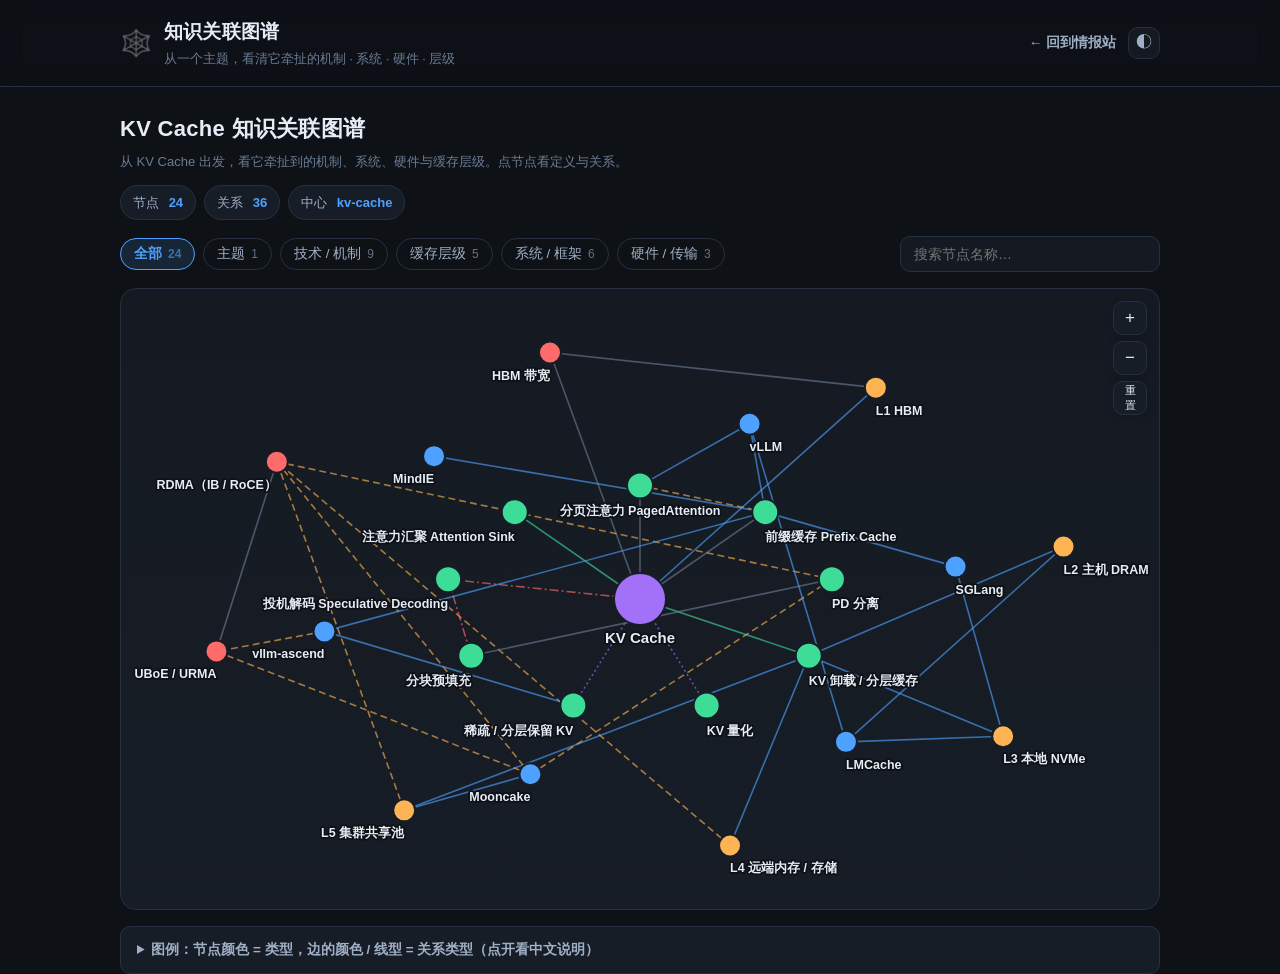
==== graph.html @ 75c0d53b "站点新增知识关联图谱 demo：以 KV Cache 为中心 24 节点 36 边，五类节点 / 六类关系，径向分层 + 类型筛选 + 搜索 + 关系面板" ====
<!DOCTYPE html>
<html lang="zh-CN">
<head>
<meta charset="UTF-8">
<meta name="viewport" content="width=device-width, initial-scale=1.0">
<title>KV Cache 知识关联图谱 · AI 情报站</title>
<meta name="description" content="从 KV Cache 出发的知识关联图谱：机制、系统、硬件与缓存层级，可点节点看定义与关系。">
<link rel="stylesheet" href="assets/style.css">
<link rel="stylesheet" href="assets/graph.css">
<link rel="icon" href="data:image/svg+xml,<svg xmlns='http://www.w3.org/2000/svg' viewBox='0 0 100 100'><text y='.9em' font-size='90'>🕸️</text></svg>">
<style>
.header-actions { display: flex; align-items: center; gap: 12px; }
.header-link { color: var(--ink-2); text-decoration: none; font-size: 13.5px; font-weight: 600; white-space: nowrap; transition: .16s; }
.header-link:hover { color: var(--accent); }
</style>
</head>
<body>
<header class="site-header">
  <div class="wrap header-inner">
    <div class="brand">
      <span class="logo">🕸️</span>
      <div>
        <h1>知识关联图谱</h1>
        <p class="tagline">从一个主题，看清它牵扯的机制 · 系统 · 硬件 · 层级</p>
      </div>
    </div>
    <div class="header-actions">
      <a class="header-link" href="index.html">← 回到情报站</a>
      <button id="theme-toggle" class="icon-btn" aria-label="切换主题" title="切换主题">◐</button>
    </div>
  </div>
</header>

<main class="wrap">
  <section class="graph-intro">
    <h2 id="gtitle">知识关联图谱</h2>
    <p class="g-sub" id="gsub">加载中…</p>
    <div class="g-stats">
      <span class="g-stat">节点 <b id="gstat-node">—</b></span>
      <span class="g-stat">关系 <b id="gstat-edge">—</b></span>
      <span class="g-stat">中心 <b>kv-cache</b></span>
    </div>
  </section>

  <section class="graph-toolbar">
    <div id="gfilters" class="filters" role="tablist" aria-label="按节点类型筛选"></div>
    <div class="search-box">
      <input id="gsearch" type="search" placeholder="搜索节点名称…" aria-label="搜索图谱节点">
    </div>
  </section>

  <div class="graph-layout" id="glayout">
    <section class="graph-stage" aria-label="知识关联图">
      <div class="g-loading" id="gloading">图谱加载中…</div>
      <svg id="gsvg" viewBox="0 0 1200 1100" role="img" aria-label="KV Cache 知识关联图，可拖拽平移、滚轮缩放、点击节点">
        <g id="vp">
          <g id="gedges"></g>
          <g id="gnodes"></g>
        </g>
      </svg>
      <div class="graph-zoom">
        <button id="zin" aria-label="放大" title="放大">+</button>
        <button id="zout" aria-label="缩小" title="缩小">−</button>
        <button id="zreset" aria-label="重置视图" title="重置视图">重置</button>
      </div>
      <div class="g-empty" id="gempty" hidden><b>没有找到匹配的节点</b></div>
    </section>

    <aside class="graph-panel" id="gpanel" aria-label="节点详情" hidden></aside>
  </div>

  <details class="graph-legend" id="glegend">
    <summary>图例：节点颜色 = 类型，边的颜色 / 线型 = 关系类型（点开看中文说明）</summary>
    <div class="leg-body" id="glegendbody"></div>
  </details>
</main>

<script src="assets/graph.js"></script>
</body>
</html>
---- assets/style.css ----
/* AI 情报站 —— 纯静态样式，无 CDN、无构建；暗/亮双主题 */
:root {
  /* 8px 栅格 */
  --sp: 8px;
  --radius: 16px;
  --radius-sm: 10px;

  --bg: #0e1116;
  --bg-soft: #151a22;
  --card: #171d26;
  --card-hover: #1d2531;
  --line: #263041;
  --ink: #e6edf6;
  --ink-2: #9fb0c6;
  --ink-3: #6b7d94;
  --accent: #4ea1ff;
  --accent-soft: rgba(78, 161, 255, .14);
  --green: #3ddc97;
  --amber: #ffb454;
  --red: #ff6b6b;

  --red-soft: rgba(255, 107, 107, .14);
  --green-soft: rgba(61, 220, 151, .14);
  --blue-soft: rgba(78, 161, 255, .14);
  --amber-soft: rgba(255, 180, 84, .14);
  --violet: #a371f7;
  --violet-soft: rgba(163, 113, 247, .16);

  --shadow: 0 6px 24px rgba(0, 0, 0, .28);
  --shadow-soft: 0 2px 10px rgba(0, 0, 0, .18);
}

[data-theme="light"] {
  --bg: #f6f8fb;
  --bg-soft: #eef2f7;
  --card: #ffffff;
  --card-hover: #f9fbfe;
  --line: #dfe6ef;
  --ink: #10151c;
  --ink-2: #4c5c70;
  --ink-3: #7d8ea3;
  --accent: #1f6feb;
  --accent-soft: rgba(31, 111, 235, .1);
  --violet: #7c4dff;
  --violet-soft: rgba(124, 77, 255, .12);
  --shadow: 0 4px 18px rgba(15, 35, 65, .08);
  --shadow-soft: 0 2px 10px rgba(15, 35, 65, .06);
}

* { box-sizing: border-box; }
[hidden] { display: none !important; }
html { scroll-behavior: smooth; }

body {
  margin: 0;
  background: var(--bg);
  color: var(--ink);
  font: 15px/1.65 -apple-system, BlinkMacSystemFont, "Segoe UI", "PingFang SC",
        "Hiragino Sans GB", "Microsoft YaHei", sans-serif;
  -webkit-font-smoothing: antialiased;
}

.wrap { max-width: 1080px; margin: 0 auto; padding: 0 20px; }

/* ---------- 顶栏 ---------- */
.site-header {
  position: sticky;
  top: 0;
  z-index: 10;
  backdrop-filter: blur(12px);
  background: color-mix(in srgb, var(--bg) 82%, transparent);
  border-bottom: 1px solid var(--line);
}
.header-inner {
  display: flex;
  align-items: center;
  justify-content: space-between;
  padding-top: calc(var(--sp) * 2);
  padding-bottom: calc(var(--sp) * 2);
}
.brand { display: flex; align-items: center; gap: 12px; }
.logo { font-size: 26px; line-height: 1; }
.brand h1 { margin: 0; font-size: 19px; letter-spacing: .2px; }
.tagline { margin: 2px 0 0; font-size: 12.5px; color: var(--ink-3); }

/* ---------- 今日概览 ---------- */
.overview {
  margin-top: calc(var(--sp) * 3);
  padding: calc(var(--sp) * 3);
  border: 1px solid var(--line);
  border-radius: var(--radius);
  background:
    radial-gradient(900px 220px at 0% -30%, var(--accent-soft), transparent 70%),
    linear-gradient(180deg, var(--bg-soft), var(--card));
  box-shadow: var(--shadow);
  animation: rise .42s ease both;
}
.ov-eyebrow {
  font-size: 12px;
  letter-spacing: 1.4px;
  text-transform: uppercase;
  color: var(--ink-3);
  margin: 0 0 calc(var(--sp) * 1);
}
.ov-top {
  display: flex;
  flex-wrap: wrap;
  align-items: flex-end;
  justify-content: space-between;
  gap: var(--sp);
}
.ov-date { font-size: 22px; font-weight: 700; letter-spacing: .3px; margin: 0; }
.ov-total { display: flex; align-items: baseline; gap: 8px; }
.ov-total b { font-size: 34px; line-height: 1; color: var(--accent); font-variant-numeric: tabular-nums; }
.ov-total span { font-size: 13px; color: var(--ink-3); }

.ov-stats {
  display: flex;
  flex-wrap: wrap;
  gap: var(--sp);
  margin-top: calc(var(--sp) * 2);
}
.ov-stat {
  display: inline-flex;
  align-items: center;
  gap: var(--sp);
  padding: calc(var(--sp) * .75) calc(var(--sp) * 1.5);
  border: 1px solid var(--line);
  border-radius: 999px;
  background: var(--card);
  font-size: 13px;
}
.ov-stat .dot { width: 8px; height: 8px; border-radius: 50%; flex: none; }
.ov-stat b { font-variant-numeric: tabular-nums; }
.ov-stat em { font-style: normal; color: var(--ink-3); }
.ov-stat[data-src="昇腾"] .dot { background: var(--red); }
.ov-stat[data-src="英伟达"] .dot { background: var(--green); }
.ov-stat[data-src="快讯"] .dot,
.ov-stat[data-src="其他"] .dot { background: var(--accent); }
.ov-stat[data-src="创新"] .dot { background: var(--amber); }

.ov-picks {
  margin-top: calc(var(--sp) * 2.5);
  padding-top: calc(var(--sp) * 2);
  border-top: 1px dashed var(--line);
}
.ov-picks h3 { margin: 0 0 var(--sp); font-size: 13px; color: var(--ink-3); font-weight: 600; }
.ov-pick {
  display: flex;
  flex-wrap: wrap;
  align-items: center;
  gap: var(--sp);
  padding: calc(var(--sp) * .75) 0;
  font-size: 14px;
}
.ov-pick .rank { color: var(--amber); font-weight: 700; }
.ov-pick a { color: var(--ink); text-decoration: none; overflow-wrap: anywhere; }
.ov-pick a:hover { color: var(--accent); }

/* ---------- 工具条 / 日期 / 筛选 ---------- */
.toolbar {
  display: flex;
  flex-wrap: wrap;
  gap: 12px;
  align-items: center;
  justify-content: space-between;
  padding: calc(var(--sp) * 3) 0 calc(var(--sp) * 1.5);
}
.filters { display: flex; flex-wrap: wrap; gap: var(--sp); }
.chip {
  border: 1px solid var(--line);
  background: transparent;
  color: var(--ink-2);
  padding: 6px 13px;
  border-radius: 999px;
  font-size: 13.5px;
  cursor: pointer;
  transition: .16s;
}
.chip:hover { border-color: var(--accent); color: var(--ink); }
.chip.active {
  background: var(--accent-soft);
  border-color: var(--accent);
  color: var(--accent);
  font-weight: 600;
}
.chip .count { opacity: .6; margin-left: 6px; font-size: 12px; }

.search-box input {
  width: 260px;
  max-width: 60vw;
  padding: 9px 13px;
  border-radius: var(--radius-sm);
  border: 1px solid var(--line);
  background: var(--bg-soft);
  color: var(--ink);
  font-size: 14px;
  outline: none;
  transition: .16s;
}
.search-box input:focus { border-color: var(--accent); box-shadow: 0 0 0 3px var(--accent-soft); }

.meta-bar {
  display: flex;
  flex-wrap: wrap;
  gap: 12px;
  align-items: center;
  justify-content: space-between;
  padding: calc(var(--sp) * .75) 0 calc(var(--sp) * 2);
  border-bottom: 1px dashed var(--line);
  margin-bottom: calc(var(--sp) * 2.5);
}
.date-nav { display: flex; align-items: center; gap: 8px; }
.date-label { font-size: 17px; font-weight: 650; letter-spacing: .3px; }
.icon-btn {
  width: 32px; height: 32px;
  border-radius: var(--radius-sm);
  border: 1px solid var(--line);
  background: var(--bg-soft);
  color: var(--ink-2);
  font-size: 16px;
  cursor: pointer;
  display: grid; place-items: center;
  transition: .16s;
}
.icon-btn:hover:not(:disabled) { color: var(--ink); border-color: var(--accent); }
.icon-btn:disabled { opacity: .3; cursor: default; }
.summary { font-size: 13px; color: var(--ink-3); }

/* ---------- 今日 TOP 10 ---------- */
.topbox {
  margin-bottom: calc(var(--sp) * 3);
  padding: calc(var(--sp) * 2.5) calc(var(--sp) * 3);
  border: 1px solid var(--line);
  border-radius: var(--radius);
  background: linear-gradient(180deg, var(--bg-soft), var(--card));
  box-shadow: var(--shadow-soft);
  animation: rise .38s ease both;
}
.top-eyebrow { margin: 0 0 calc(var(--sp) * 1.5); font-size: 12px; letter-spacing: 1.2px; color: var(--ink-3); }
.top-list { list-style: none; margin: 0; padding: 0; display: grid; grid-template-columns: minmax(0, 1fr); gap: 2px; }
.top-item a {
  display: flex;
  align-items: center;
  gap: var(--sp);
  padding: 6px 4px;
  border-radius: var(--radius-sm);
  color: var(--ink);
  text-decoration: none;
  font-size: 13.5px;
  min-width: 0;
}
.top-item a:hover { background: var(--accent-soft); }
.top-rank {
  flex: none; width: 22px; height: 22px; border-radius: 6px;
  display: grid; place-items: center;
  font-size: 12px; font-weight: 700; font-variant-numeric: tabular-nums;
  color: var(--accent); border: 1px solid var(--accent);
}
.top-item:nth-child(-n+3) .top-rank { background: var(--accent); color: var(--bg); }
.top-title { flex: 1 1 auto; min-width: 0; overflow-wrap: anywhere; }
.top-score {
  flex: none; font-variant-numeric: tabular-nums; font-weight: 700;
  color: var(--amber); font-size: 13px;
}

/* ---------- 分组 + 卡片 ---------- */
.list { padding-bottom: calc(var(--sp) * 5); }
.group { margin-bottom: calc(var(--sp) * 3.5); animation: rise .4s ease both; }
.group-head {
  display: flex;
  align-items: center;
  gap: var(--sp);
  margin-bottom: calc(var(--sp) * 1.5);
}
.group-head .badge { font-size: 13px; padding: 4px 12px; }
.group-count { font-size: 12.5px; color: var(--ink-3); }
.group-line { flex: 1; height: 1px; background: var(--line); }
/* 显式单列轨道：默认 grid 隐式列是 auto(=max-content)，长标题会把整列撑到 900px
   造成窄屏横向溢出；minmax(0,1fr) 把轨道锁在容器宽度内 */
.group-cards { display: grid; grid-template-columns: minmax(0, 1fr); gap: calc(var(--sp) * 2); }

.card {
  background: var(--card);
  border: 1px solid var(--line);
  border-radius: var(--radius);
  padding: calc(var(--sp) * 2.5) calc(var(--sp) * 3);
  transition: transform .18s, background .18s, border-color .18s, box-shadow .18s;
  animation: rise .38s ease both;
  animation-delay: calc(var(--i, 0) * 16ms);
  overflow-wrap: anywhere;
  min-width: 0;
}
.card:hover {
  background: var(--card-hover);
  border-color: color-mix(in srgb, var(--accent) 40%, var(--line));
  box-shadow: var(--shadow-soft);
  transform: translateY(-2px);
}

.card-top {
  display: flex;
  flex-wrap: wrap;
  gap: var(--sp);
  align-items: center;
  margin-bottom: var(--sp);
  font-size: 12.5px;
  color: var(--ink-3);
}
.badge {
  padding: 2px 9px;
  border-radius: 6px;
  font-weight: 600;
  font-size: 12px;
  letter-spacing: .2px;
}
.badge.昇腾 { background: var(--red-soft); color: #ff8f8f; }
.badge.英伟达 { background: var(--green-soft); color: var(--green); }
.badge.快讯 { background: var(--blue-soft); color: var(--accent); }
.badge.创新 { background: var(--amber-soft); color: var(--amber); }
.badge.其他 { background: var(--accent-soft); color: var(--accent); }
.badge.星榜 { background: var(--violet-soft); color: var(--violet); }

.card h2 { margin: 0 0 calc(var(--sp) * 1.25); font-size: 17.5px; line-height: 1.45; }
.card h2 a { color: var(--ink); text-decoration: none; }
.card h2 a:hover { color: var(--accent); }

/* 组内 TOP3 名次徽章：accent 描边，#1 实心 */
.rankbadge {
  display: inline-block; vertical-align: middle; margin-right: 8px;
  padding: 1px 8px; border-radius: 6px;
  font-size: 12px; font-weight: 700; font-variant-numeric: tabular-nums;
  color: var(--accent); border: 1px solid var(--accent);
}
.rankbadge.rank-1 { background: var(--accent); color: var(--bg); }

/* 创新判断带：左侧 3px accent 竖线，13px / --ink-2，默认折叠成一行 */
.innov-band {
  margin-top: calc(var(--sp) * 1.5);
  padding: calc(var(--sp) * .75) calc(var(--sp) * 1.5);
  border-left: 3px solid var(--accent);
  background: var(--accent-soft);
  border-radius: 0 var(--radius-sm) var(--radius-sm) 0;
  font-size: 13px;
  color: var(--ink-2);
  min-width: 0;
}
.innov-band > summary {
  list-style: none; cursor: pointer;
  display: flex; flex-wrap: wrap; align-items: center; gap: 8px;
  color: var(--ink-2);
  user-select: none;
  min-width: 0;
}
.innov-band > summary::-webkit-details-marker { display: none; }
.innov-band > summary::before { content: "▸"; color: var(--accent); transition: transform .16s; display: inline-block; flex: none; }
.innov-band[open] > summary::before { transform: rotate(90deg); }
.innov-peek { flex: 1 1 160px; min-width: 0; overflow: hidden; text-overflow: ellipsis; white-space: nowrap; }
.innov-body { margin-top: var(--sp); overflow-wrap: anywhere; }

/* 3 条要点：首条常显，其余折叠 */
.points-box { margin: 0 0 calc(var(--sp) * 1.5); }
.point-lead { display: flex; gap: var(--sp); color: var(--ink-2); font-size: 14px; }
.point-lead .pdot { color: var(--accent); flex: none; font-weight: 700; }
.points-more { margin-top: calc(var(--sp) * .5); }
.points-more > summary {
  list-style: none;
  cursor: pointer;
  display: inline-flex;
  align-items: center;
  gap: 6px;
  font-size: 12.5px;
  color: var(--accent);
  user-select: none;
  padding: 2px 0;
}
.points-more > summary::-webkit-details-marker { display: none; }
.points-more > summary::before { content: "▸"; transition: transform .16s; display: inline-block; }
.points-more[open] > summary::before { transform: rotate(90deg); }
.points-more > summary:hover { text-decoration: underline; }
.points {
  margin: var(--sp) 0 0;
  padding-left: calc(var(--sp) * 2.5);
  color: var(--ink-2);
  font-size: 14px;
}
.points li { margin: calc(var(--sp) * .5) 0; }
.points li::marker { color: var(--accent); }

.card-foot {
  display: flex;
  flex-wrap: wrap;
  gap: var(--sp);
  align-items: center;
  font-size: 12.5px;
  color: var(--ink-3);
  border-top: 1px solid var(--line);
  padding-top: calc(var(--sp) * 1.5);
}

/* 有色徽标：verdict / 可信度 */
.vbadge, .cbadge {
  display: inline-flex;
  align-items: center;
  gap: 5px;
  padding: 3px 10px;
  border-radius: 999px;
  font-size: 12px;
  font-weight: 600;
  border: 1px solid transparent;
  /* 可信度文本可能很长（如星榜条目），绝不 nowrap：允许折行并锁在卡片宽度内，
     否则单枚徽标会把整张卡片撑宽、窄屏横向溢出 */
  white-space: normal;
  max-width: 100%;
  overflow-wrap: anywhere;
  min-width: 0;
}
.vbadge-yes { background: var(--green-soft); color: var(--green); border-color: color-mix(in srgb, var(--green) 35%, transparent); }
.vbadge-maybe { background: var(--amber-soft); color: var(--amber); border-color: color-mix(in srgb, var(--amber) 35%, transparent); }
.vbadge-no { background: var(--bg-soft); color: var(--ink-3); border-color: var(--line); }
/* 长文本徽标折行后圆角收敛，避免变成大胶囊 */
.cbadge { font-weight: 500; border-radius: 8px; }
.cbadge-high { background: var(--green-soft); color: var(--green); }
.cbadge-mid { background: var(--blue-soft); color: var(--accent); }
.cbadge-low { background: var(--red-soft); color: var(--red); }

.tags { display: flex; gap: 6px; flex-wrap: wrap; margin-left: auto; }
.tag {
  background: var(--bg-soft);
  border: 1px solid var(--line);
  padding: 1px 8px;
  border-radius: 6px;
  font-size: 11.5px;
  color: var(--ink-3);
}
/* 调优方法条：只对「业界调优」这一个 tag 上 --accent 色，与其他灰色 tag 拉开辨识度 */
.tag.tag-tune {
  background: var(--accent-soft);
  border-color: color-mix(in srgb, var(--accent) 45%, transparent);
  color: var(--accent);
  font-weight: 600;
}
.origin {
  color: var(--accent);
  text-decoration: none;
  white-space: nowrap;
  font-weight: 600;
}
.origin:hover { text-decoration: underline; }

/* ---------- 聚焦查看（TOP 点击 / #card-<id> 分享）---------- */
/* 聚焦态隐藏概览/TOP/筛选/日期/搜索，列表从页首开始，只留聚焦条 + 目标卡 */
body.focusing #overview,
body.focusing .toolbar,
body.focusing .meta-bar,
body.focusing #topbox { display: none !important; }
.focus-bar {
  display: flex;
  flex-wrap: wrap;
  align-items: center;
  justify-content: space-between;
  gap: var(--sp);
  padding: calc(var(--sp) * 1.5) calc(var(--sp) * 2);
  margin-bottom: calc(var(--sp) * 2);
  border: 1px solid var(--line);
  border-left: 3px solid var(--accent);
  border-radius: var(--radius-sm);
  background: var(--accent-soft);
  font-size: 14px;
  color: var(--ink-2);
}
.focus-label { min-width: 0; overflow-wrap: anywhere; }
.focus-back {
  flex: none;
  padding: 6px 14px;
  border: 1px solid var(--accent);
  border-radius: 999px;
  background: transparent;
  color: var(--accent);
  font-size: 13px;
  font-weight: 600;
  cursor: pointer;
  transition: .16s;
}
.focus-back:hover { background: var(--accent); color: var(--bg); }
/* 命中聚焦的卡片：3px accent 描边，明显区别于普通卡 */
.card.focused {
  border: 3px solid var(--accent);
  box-shadow: 0 0 0 4px var(--accent-soft), var(--shadow);
  animation: none; /* 聚焦卡不做入场位移，保证首行立刻落在视口内 */
  transform: none;
}

.empty { text-align: center; padding: calc(var(--sp) * 9) 0; color: var(--ink-3); }

.site-footer {
  border-top: 1px solid var(--line);
  padding: calc(var(--sp) * 3) 0 calc(var(--sp) * 5);
  font-size: 13px;
  color: var(--ink-3);
}
.site-footer p { margin: 4px 0; }
.site-footer a { color: var(--accent); text-decoration: none; }
.muted { opacity: .8; }

@keyframes rise {
  from { opacity: 0; transform: translateY(8px); }
  to   { opacity: 1; transform: translateY(0); }
}

@media (prefers-reduced-motion: reduce) {
  * { animation: none !important; transition: none !important; }
}

@media (max-width: 640px) {
  .wrap { padding: 0 16px; }
  .toolbar { align-items: stretch; }
  .search-box { width: 100%; }
  .search-box input { width: 100%; max-width: none; }
  .overview { padding: calc(var(--sp) * 2); margin-top: calc(var(--sp) * 2); }
  .ov-date { font-size: 18px; }
  .ov-total b { font-size: 28px; }
  .card { padding: calc(var(--sp) * 2); border-radius: var(--radius-sm); }
  .card h2 { font-size: 16px; }
  .group-cards { gap: calc(var(--sp) * 1.5); }
  .tags { margin-left: 0; }
  .topbox { padding: calc(var(--sp) * 2); }
  .top-item a { flex-wrap: wrap; }
  .top-title { flex-basis: 100%; order: 3; }
  .innov-band { padding: calc(var(--sp) * .75); }
  .innov-peek { flex-basis: 100%; }
}
---- assets/graph.css ----
/* 知识关联图谱 demo —— 独立页面，复用 style.css 的主题变量；零 CDN / 零构建 / 零框架 */

/* ---------- 页头区 ---------- */
.graph-intro { margin: calc(var(--sp) * 3) 0 calc(var(--sp) * 2); }
.graph-intro h2 { margin: 0; font-size: 22px; letter-spacing: .3px; }
.graph-intro .g-sub { margin: 4px 0 0; font-size: 13px; color: var(--ink-3); }
.g-stats { display: flex; flex-wrap: wrap; gap: var(--sp); margin-top: 12px; }
.g-stat {
  padding: 6px 12px; border: 1px solid var(--line); border-radius: 999px;
  background: var(--card); font-size: 13px; color: var(--ink-2);
}
.g-stat b { color: var(--accent); margin-left: 6px; font-variant-numeric: tabular-nums; }

.graph-toolbar {
  display: flex; flex-wrap: wrap; gap: 12px; align-items: center;
  justify-content: space-between; padding-bottom: calc(var(--sp) * 2);
}
#graph-filters { display: flex; flex-wrap: wrap; gap: var(--sp); }

/* ---------- 布局：桌面图左 / 面板右，窄屏上下 ---------- */
.graph-layout { display: grid; grid-template-columns: 1fr; gap: calc(var(--sp) * 2); align-items: start; }
.graph-layout.has-panel { grid-template-columns: 1fr 340px; }
.graph-stage {
  position: relative; border: 1px solid var(--line); border-radius: var(--radius);
  background: linear-gradient(180deg, var(--bg-soft), var(--card)); overflow: hidden;
}
#gsvg { display: block; width: 100%; height: 620px; cursor: grab; touch-action: none; }
#gsvg.dragging { cursor: grabbing; }

/* ---------- 边 ---------- */
.edge { stroke-width: 1.6; opacity: .62; transition: opacity .16s, stroke-width .16s; }
.edge-runs_on { stroke: var(--accent); }
.edge-needs { stroke: var(--amber); stroke-dasharray: 7 4; }
.edge-relieves { stroke: var(--green); }
.edge-compresses { stroke: var(--violet); stroke-dasharray: 2 3; }
.edge-tradeoff { stroke: var(--red); stroke-dasharray: 9 3 2 3; }
.edge-related { stroke: var(--ink-3); }

/* ---------- 节点 ---------- */
.node { cursor: pointer; transition: opacity .16s; }
.node-circle { stroke: var(--card); stroke-width: 2; transition: stroke-width .16s; }
.node.t-topic .node-circle { fill: var(--violet); }
.node.t-tech .node-circle { fill: var(--green); }
.node.t-layer .node-circle { fill: var(--amber); }
.node.t-system .node-circle { fill: var(--accent); }
.node.t-hardware .node-circle { fill: var(--red); }
.node-label {
  font-size: 12.5px; fill: var(--ink); font-weight: 600;
  paint-order: stroke; stroke: var(--bg); stroke-width: 3.5px; stroke-linejoin: round;
  pointer-events: none;
}
.node.center-node .node-label { font-size: 15px; }

/* 悬停高亮 / 淡化 */
.dimmed { opacity: .1 !important; }
.node.hi .node-circle,
.node.selected .node-circle,
.node.search-hit .node-circle { stroke: var(--ink); stroke-width: 3.5; }
.node.selected .node-circle,
.node.search-hit .node-circle { stroke-width: 4.5; }
.edge.hi { opacity: 1; stroke-width: 3; }

/* ---------- 缩放控件 ---------- */
.graph-zoom { position: absolute; top: 12px; right: 12px; display: flex; flex-direction: column; gap: 6px; }
.graph-zoom button {
  width: 34px; height: 34px; border: 1px solid var(--line); border-radius: 10px;
  background: var(--card); color: var(--ink); font-size: 17px; cursor: pointer;
  box-shadow: var(--shadow-soft);
}
.graph-zoom button:hover { border-color: var(--accent); color: var(--accent); }
.graph-zoom button#zreset { font-size: 11px; }

/* ---------- 加载 / 空状态 ---------- */
.g-loading, .g-empty {
  position: absolute; inset: 0; display: grid; place-items: center;
  text-align: center; padding: 24px; color: var(--ink-2); font-size: 14px; background: var(--card);
}
.g-loading b { color: var(--ink); }
.g-empty b { color: var(--accent); }

/* ---------- 详情面板 ---------- */
.graph-panel {
  border: 1px solid var(--line); border-radius: var(--radius); background: var(--card);
  padding: calc(var(--sp) * 3); box-shadow: var(--shadow); max-height: 620px; overflow: auto;
}
.gp-head { display: flex; align-items: center; gap: 10px; }
.gp-dot { width: 12px; height: 12px; border-radius: 50%; flex: none; }
.gp-type { font-size: 12px; color: var(--ink-3); }
.gp-close {
  margin-left: auto; border: 1px solid var(--line); background: transparent;
  color: var(--ink-3); border-radius: 8px; width: 26px; height: 26px; cursor: pointer; font-size: 15px;
}
.gp-close:hover { color: var(--ink); border-color: var(--accent); }
.graph-panel h3 { margin: 8px 0 0; font-size: 18px; }
.gp-desc { margin: 12px 0; font-size: 13.5px; line-height: 1.75; color: var(--ink-2); }
.gp-reltitle {
  font-size: 12px; letter-spacing: .6px; color: var(--ink-3);
  margin: 16px 0 8px; padding-top: 12px; border-top: 1px dashed var(--line);
}
.rel-item { padding: 8px 0; border-bottom: 1px solid var(--line); }
.rel-item:last-child { border-bottom: none; }
.rel-line { display: flex; align-items: center; flex-wrap: wrap; gap: 6px; font-size: 13px; }
.rel-dot { width: 9px; height: 9px; border-radius: 50%; flex: none; background: var(--lc, var(--ink-3)); }
.rel-type { color: var(--ink-2); }
.rel-dir { color: var(--accent); font-weight: 700; }
.rel-other { color: var(--ink); font-weight: 600; }
.rel-note { margin: 4px 0 0 15px; font-size: 12px; color: var(--ink-3); line-height: 1.6; }

/* ---------- 图例（可折叠，默认收起） ---------- */
.graph-legend { margin-top: calc(var(--sp) * 2); border: 1px solid var(--line); border-radius: var(--radius-sm); background: var(--card); }
.graph-legend summary { padding: 12px 16px; cursor: pointer; font-size: 13.5px; color: var(--ink-2); font-weight: 600; }
.graph-legend summary:hover { color: var(--accent); }
.leg-body { padding: 0 16px 16px; display: grid; grid-template-columns: 1fr 1fr; gap: 20px; }
.leg-sec h4 { margin: 0 0 10px; font-size: 13px; color: var(--ink); }
.leg-item { display: flex; align-items: flex-start; gap: 8px; padding: 5px 0; font-size: 12.5px; color: var(--ink-2); }
.leg-dot { width: 12px; height: 12px; border-radius: 50%; flex: none; margin-top: 4px; }
.leg-line { width: 26px; height: 0; border-top: 2px solid var(--lc, var(--ink-3)); flex: none; margin-top: 8px; }
.leg-item b { color: var(--ink); }
.leg-item small { display: block; color: var(--ink-3); }

/* 关系线型 / 颜色：图例线、关系点共用 --lc，保证与图上边一致 */
.l-runs_on { --lc: var(--accent); }
.l-needs { --lc: var(--amber); }
.l-relieves { --lc: var(--green); }
.l-compresses { --lc: var(--violet); }
.l-tradeoff { --lc: var(--red); }
.l-related { --lc: var(--ink-3); }
.leg-line.l-needs, .leg-line.l-tradeoff { border-top-style: dashed; }
.leg-line.l-compresses { border-top-style: dotted; }

/* ---------- 窄屏 ---------- */
@media (max-width: 719px) {
  #gsvg { height: 360px; }
  /* 窄屏节点挤，只留中心与当前选中/悬停节点的标签，其余点开右侧面板看 */
  .node-label { opacity: 0; }
  .node.center-node .node-label,
  .node.hi .node-label,
  .node.selected .node-label,
  .node.search-hit .node-label { opacity: 1; }
  .graph-layout.has-panel { grid-template-columns: 1fr; }
  .graph-panel { max-height: none; }
  #graph-filters { flex-wrap: nowrap; overflow-x: auto; padding-bottom: 6px; }
  .leg-body { grid-template-columns: 1fr; }
  .graph-legend .leg-body { overflow-x: auto; }
  .graph-toolbar { flex-direction: column; align-items: stretch; }
  .graph-toolbar .search-box input { width: 100%; max-width: none; }
}
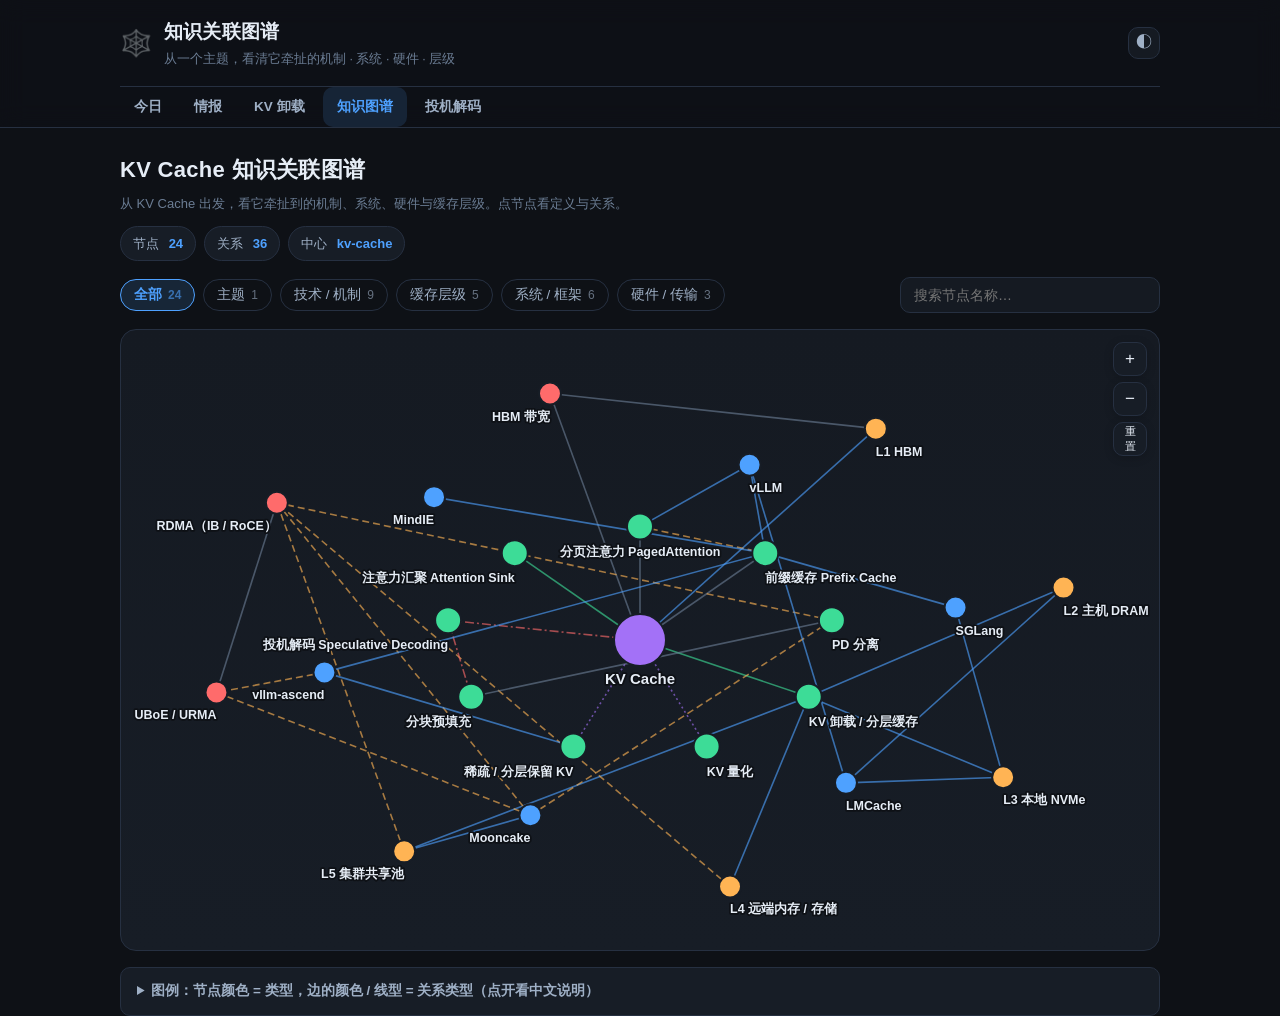
==== commit 870c7907: "站点补全三块专题：新增投机解码全景页（27 条，NVIDIA 17 / 昇腾 10）；四页统一五入口导航 + 当前页高亮；首页新增常驻专题入口与 KV 锚点跳转；全站回到顶部与滚动导航" ====
--- a/graph.html
+++ b/graph.html
@@ -1,4 +1,4 @@
-<!DOCTYPE html>
+﻿<!DOCTYPE html>
 <html lang="zh-CN">
 <head>
 <meta charset="UTF-8">
@@ -16,21 +16,28 @@
 </head>
 <body>
 <header class="site-header">
-  <div class="wrap header-inner">
-    <div class="brand">
-      <span class="logo">🕸️</span>
-      <div>
-        <h1>知识关联图谱</h1>
-        <p class="tagline">从一个主题，看清它牵扯的机制 · 系统 · 硬件 · 层级</p>
+  <div class="wrap">
+    <div class="header-inner">
+      <a class="brand" href="index.html" aria-label="回到首页">
+        <span class="logo">🕸️</span>
+        <div>
+          <h1>知识关联图谱</h1>
+          <p class="tagline">从一个主题，看清它牵扯的机制 · 系统 · 硬件 · 层级</p>
+        </div>
+      </a>
+      <div class="header-actions">
+        <button id="theme-toggle" class="icon-btn" aria-label="切换主题" title="切换主题">◐</button>
       </div>
     </div>
-    <div class="header-actions">
-      <a class="header-link" href="index.html">← 回到情报站</a>
-      <button id="theme-toggle" class="icon-btn" aria-label="切换主题" title="切换主题">◐</button>
-    </div>
+    <nav class="main-nav" aria-label="主导航">
+      <a class="nav-link" href="index.html#overview">今日</a>
+      <a class="nav-link" href="index.html#list">情报</a>
+      <a class="nav-link" href="index.html#kv-block">KV 卸载</a>
+      <a class="nav-link is-active" href="graph.html">知识图谱</a>
+      <a class="nav-link" href="spec.html">投机解码</a>
+    </nav>
   </div>
 </header>
-
 <main class="wrap">
   <section class="graph-intro">
     <h2 id="gtitle">知识关联图谱</h2>
@@ -76,5 +83,6 @@
 </main>
 
 <script src="assets/graph.js"></script>
+<script src="assets/ui.js"></script>
 </body>
 </html>
--- a/assets/style.css
+++ b/assets/style.css
@@ -1,7 +1,8 @@
-/* AI 情报站 —— 纯静态样式，无 CDN、无构建；暗/亮双主题 */
+﻿/* AI 情报站 —— 纯静态样式，无 CDN、无构建；暗/亮双主题 */
 :root {
   /* 8px 栅格 */
   --sp: 8px;
+  --header-h: 92px; /* 由 app.js syncHeaderHeight() 按实际顶栏高度同步 */
   --radius: 16px;
   --radius-sm: 10px;
 
@@ -83,6 +84,79 @@
 .brand h1 { margin: 0; font-size: 19px; letter-spacing: .2px; }
 .tagline { margin: 2px 0 0; font-size: 12.5px; color: var(--ink-3); }
 
+/* ---------- 顶部主导航（今日 / 情报 / KV 卸载 / 知识图谱）---------- */
+.main-nav {
+  display: flex;
+  align-items: center;
+  gap: 4px;
+  overflow-x: auto;
+  scrollbar-width: none;
+  -webkit-overflow-scrolling: touch;
+  border-top: 1px solid var(--line);
+}
+.main-nav::-webkit-scrollbar { display: none; }
+.nav-link {
+  flex: none;
+  padding: 9px 14px;
+  font-size: 13.5px;
+  font-weight: 600;
+  color: var(--ink-2);
+  text-decoration: none;
+  border-radius: var(--radius-sm);
+  white-space: nowrap;
+  transition: .16s;
+}
+.nav-link:hover { color: var(--accent); background: var(--accent-soft); }
+.nav-link.is-active { color: var(--accent); background: var(--accent-soft); }
+.brand { text-decoration: none; color: inherit; }
+
+/* ---------- 回到顶部（所有页面共用，由 assets/ui.js 注入） ---------- */
+.to-top {
+  position: fixed;
+  right: 18px;
+  bottom: 22px;
+  z-index: 40;
+  width: 42px;
+  height: 42px;
+  display: grid;
+  place-items: center;
+  font-size: 18px;
+  line-height: 1;
+  color: var(--ink-2);
+  background: color-mix(in srgb, var(--bg) 86%, transparent);
+  border: 1px solid var(--line);
+  border-radius: 50%;
+  box-shadow: 0 6px 20px rgba(0, 0, 0, .18);
+  backdrop-filter: blur(8px);
+  cursor: pointer;
+  opacity: 0;
+  transform: translateY(8px);
+  pointer-events: none;
+  transition: opacity .18s, transform .18s, color .16s, border-color .16s;
+}
+.to-top.is-visible { opacity: 1; transform: none; pointer-events: auto; }
+.to-top:hover { color: var(--accent); border-color: var(--accent); }
+
+/* ---------- 首屏今日要点（从 title 自动生成，最多 3 条）---------- */
+.briefing {
+  margin-top: calc(var(--sp) * 2);
+  padding: calc(var(--sp) * 2) calc(var(--sp) * 2.5);
+  border: 1px solid var(--line);
+  border-left: 3px solid var(--accent);
+  border-radius: var(--radius-sm);
+  background: linear-gradient(180deg, var(--accent-soft), transparent 85%);
+}
+.brief-eyebrow { margin: 0 0 var(--sp); font-size: 12px; letter-spacing: 1px; color: var(--ink-3); }
+.brief-list { list-style: none; margin: 0; padding: 0; display: grid; gap: 6px; }
+.brief-item { display: flex; align-items: flex-start; gap: 10px; font-size: 14.5px; line-height: 1.6; }
+.brief-num {
+  flex: none; width: 20px; height: 20px; margin-top: 2px;
+  display: grid; place-items: center;
+  border-radius: 6px; background: var(--accent); color: var(--bg);
+  font-size: 12px; font-weight: 700; font-variant-numeric: tabular-nums;
+}
+.brief-text { min-width: 0; overflow-wrap: anywhere; color: var(--ink); }
+
 /* ---------- 今日概览 ---------- */
 .overview {
   margin-top: calc(var(--sp) * 3);
@@ -166,6 +240,19 @@
   justify-content: space-between;
   padding: calc(var(--sp) * 3) 0 calc(var(--sp) * 1.5);
 }
+/* 主列表工具条 sticky 吸顶：滚到哪都能搜。吸在顶栏下方（--header-h 由 JS 同步），
+   半透明背景 + backdrop-filter；只作用于 #toolbar，不影响 KV 区块的同名工具条。 */
+#toolbar {
+  position: sticky;
+  top: var(--header-h);
+  z-index: 8;
+  background: color-mix(in srgb, var(--bg) 88%, transparent);
+  backdrop-filter: blur(10px);
+  -webkit-backdrop-filter: blur(10px);
+  border-bottom: 1px solid var(--line);
+  padding-top: calc(var(--sp) * 1.5);
+  padding-bottom: calc(var(--sp) * 1.5);
+}
 .filters { display: flex; flex-wrap: wrap; gap: var(--sp); }
 .chip {
   border: 1px solid var(--line);
@@ -282,21 +369,17 @@
 
 .card {
   background: var(--card);
-  border: 1px solid var(--line);
+  border: 1px solid var(--line); /* 一张卡只留一条细边，去掉叠加阴影 */
   border-radius: var(--radius);
   padding: calc(var(--sp) * 2.5) calc(var(--sp) * 3);
-  transition: transform .18s, background .18s, border-color .18s, box-shadow .18s;
+  transition: border-color .18s;
   animation: rise .38s ease both;
   animation-delay: calc(var(--i, 0) * 16ms);
   overflow-wrap: anywhere;
   min-width: 0;
 }
-.card:hover {
-  background: var(--card-hover);
-  border-color: color-mix(in srgb, var(--accent) 40%, var(--line));
-  box-shadow: var(--shadow-soft);
-  transform: translateY(-2px);
-}
+/* hover 只提亮边框，不再位移、不再叠阴影 */
+.card:hover { border-color: var(--accent); }
 
 .card-top {
   display: flex;
@@ -321,9 +404,22 @@
 .badge.其他 { background: var(--accent-soft); color: var(--accent); }
 .badge.星榜 { background: var(--violet-soft); color: var(--violet); }
 
-.card h2 { margin: 0 0 calc(var(--sp) * 1.25); font-size: 17.5px; line-height: 1.45; }
+.card h2 {
+  margin: 0 0 calc(var(--sp) * .75);
+  font-size: 17px; font-weight: 600; line-height: 1.4;
+  display: -webkit-box; -webkit-box-orient: vertical; -webkit-line-clamp: 2;
+  line-clamp: 2; overflow: hidden;
+}
 .card h2 a { color: var(--ink); text-decoration: none; }
 .card h2 a:hover { color: var(--accent); }
+/* 来源/时间/可信度合成标题下一行小灰字 */
+.card-meta {
+  display: flex; flex-wrap: wrap; align-items: center;
+  gap: 4px 12px; margin-bottom: calc(var(--sp) * 1.25);
+  font-size: 12.5px; color: var(--ink-3);
+}
+.card-meta .meta-time, .card-meta .meta-cred { color: var(--ink-3); }
+.card-meta .cbadge { display: none; } /* 旧结构残留保险：统一走 meta-cred 灰字 */
 
 /* 组内 TOP3 名次徽章：accent 描边，#1 实心 */
 .rankbadge {
@@ -358,10 +454,8 @@
 .innov-peek { flex: 1 1 160px; min-width: 0; overflow: hidden; text-overflow: ellipsis; white-space: nowrap; }
 .innov-body { margin-top: var(--sp); overflow-wrap: anywhere; }
 
-/* 3 条要点：首条常显，其余折叠 */
-.points-box { margin: 0 0 calc(var(--sp) * 1.5); }
-.point-lead { display: flex; gap: var(--sp); color: var(--ink-2); font-size: 14px; }
-.point-lead .pdot { color: var(--accent); flex: none; font-weight: 700; }
+/* 要点：每条独立成行，正文 15.5px / 行高 1.7；常显前 2 条，其余折叠 */
+.points-box { margin: 0 0 calc(var(--sp) * 1.25); }
 .points-more { margin-top: calc(var(--sp) * .5); }
 .points-more > summary {
   list-style: none;
@@ -379,10 +473,11 @@
 .points-more[open] > summary::before { transform: rotate(90deg); }
 .points-more > summary:hover { text-decoration: underline; }
 .points {
-  margin: var(--sp) 0 0;
+  margin: 0;
   padding-left: calc(var(--sp) * 2.5);
   color: var(--ink-2);
-  font-size: 14px;
+  font-size: 15.5px;
+  line-height: 1.7;
 }
 .points li { margin: calc(var(--sp) * .5) 0; }
 .points li::marker { color: var(--accent); }
@@ -424,7 +519,8 @@
 .cbadge-mid { background: var(--blue-soft); color: var(--accent); }
 .cbadge-low { background: var(--red-soft); color: var(--red); }
 
-.tags { display: flex; gap: 6px; flex-wrap: wrap; margin-left: auto; }
+.card-tags { margin-top: calc(var(--sp) * 1.25); }
+.tags { display: flex; gap: 6px; flex-wrap: wrap; }
 .tag {
   background: var(--bg-soft);
   border: 1px solid var(--line);
@@ -451,6 +547,7 @@
 /* ---------- 聚焦查看（TOP 点击 / #card-<id> 分享）---------- */
 /* 聚焦态隐藏概览/TOP/筛选/日期/搜索，列表从页首开始，只留聚焦条 + 目标卡 */
 body.focusing #overview,
+body.focusing #briefing,
 body.focusing .toolbar,
 body.focusing .meta-bar,
 body.focusing #topbox { display: none !important; }
@@ -514,19 +611,78 @@
 
 @media (max-width: 640px) {
   .wrap { padding: 0 16px; }
-  .toolbar { align-items: stretch; }
+  .header-inner { padding-top: calc(var(--sp) * 1.5); padding-bottom: calc(var(--sp) * 1.5); }
+  .nav-link { padding: 9px 9px; font-size: 12.5px; letter-spacing: -.1px; }
+  #toolbar { align-items: stretch; }
   .search-box { width: 100%; }
   .search-box input { width: 100%; max-width: none; }
+  /* chips 横向滚动 + 右侧渐隐提示，避免换行把首屏撑高 */
+  .filters {
+    flex-wrap: nowrap;
+    overflow-x: auto;
+    scrollbar-width: none;
+    -webkit-overflow-scrolling: touch;
+    padding-right: 24px; /* 给渐隐遮罩留位 */
+    mask-image: linear-gradient(90deg, #000 calc(100% - 24px), transparent 100%);
+    -webkit-mask-image: linear-gradient(90deg, #000 calc(100% - 24px), transparent 100%);
+  }
+  .filters::-webkit-scrollbar { display: none; }
+  .chip { flex: none; }
   .overview { padding: calc(var(--sp) * 2); margin-top: calc(var(--sp) * 2); }
+  /* 来源统计横滑一行，别用两三行把首屏撑高 */
+  .ov-stats {
+    flex-wrap: nowrap; overflow-x: auto; scrollbar-width: none;
+    mask-image: linear-gradient(90deg, #000 calc(100% - 20px), transparent 100%);
+    -webkit-mask-image: linear-gradient(90deg, #000 calc(100% - 20px), transparent 100%);
+  }
+  .ov-stats::-webkit-scrollbar { display: none; }
+  .ov-stat { flex: none; }
   .ov-date { font-size: 18px; }
   .ov-total b { font-size: 28px; }
+  .briefing { padding: calc(var(--sp) * 1.5); }
+  .brief-item { font-size: 15px; line-height: 1.6; }
+  /* 窄屏要点最多两行，避免首屏被长标题撑满 */
+  .brief-text {
+    display: -webkit-box; -webkit-box-orient: vertical;
+    -webkit-line-clamp: 2; overflow: hidden;
+  }
   .card { padding: calc(var(--sp) * 2); border-radius: var(--radius-sm); }
-  .card h2 { font-size: 16px; }
-  .group-cards { gap: calc(var(--sp) * 1.5); }
-  .tags { margin-left: 0; }
+  .card h2 { font-size: 17px; }
+  .points { font-size: 15px; line-height: 1.65; }
+  .group-cards { gap: 12px; } /* 375px 卡片间距 12px */
   .topbox { padding: calc(var(--sp) * 2); }
   .top-item a { flex-wrap: wrap; }
   .top-title { flex-basis: 100%; order: 3; }
   .innov-band { padding: calc(var(--sp) * .75); }
   .innov-peek { flex-basis: 100%; }
 }
+
+/* ---------- 常驻专题（KV / 图谱 / 投机解码）---------- */
+.topics { margin-top: calc(var(--sp) * 4); }
+.topics-head h2 { margin: 0; font-size: 17px; }
+.topics-head p { margin: 4px 0 0; font-size: 12.5px; color: var(--ink-3); }
+.topic-grid {
+  display: grid;
+  grid-template-columns: repeat(3, minmax(0, 1fr));
+  gap: calc(var(--sp) * 1.5);
+  margin-top: calc(var(--sp) * 1.5);
+}
+.topic-card {
+  display: flex; flex-direction: column; gap: 6px;
+  padding: calc(var(--sp) * 2);
+  border: 1px solid var(--line);
+  border-radius: var(--radius-sm);
+  background: var(--card);
+  text-decoration: none; color: inherit;
+  transition: border-color .16s, transform .16s;
+}
+.topic-card:hover { border-color: var(--accent); transform: translateY(-1px); }
+.topic-logo { font-size: 20px; line-height: 1; }
+.topic-name { font-size: 14.5px; font-weight: 700; }
+.topic-desc { font-size: 12.5px; line-height: 1.6; color: var(--ink-3); }
+.topic-meta { margin-top: auto; font-size: 12px; color: var(--ink-3); }
+.topic-meta b { color: var(--accent); font-size: 13px; }
+@media (max-width: 720px) {
+  .topic-grid { grid-template-columns: minmax(0, 1fr); gap: 10px; }
+  .topic-card { padding: calc(var(--sp) * 1.6); }
+}
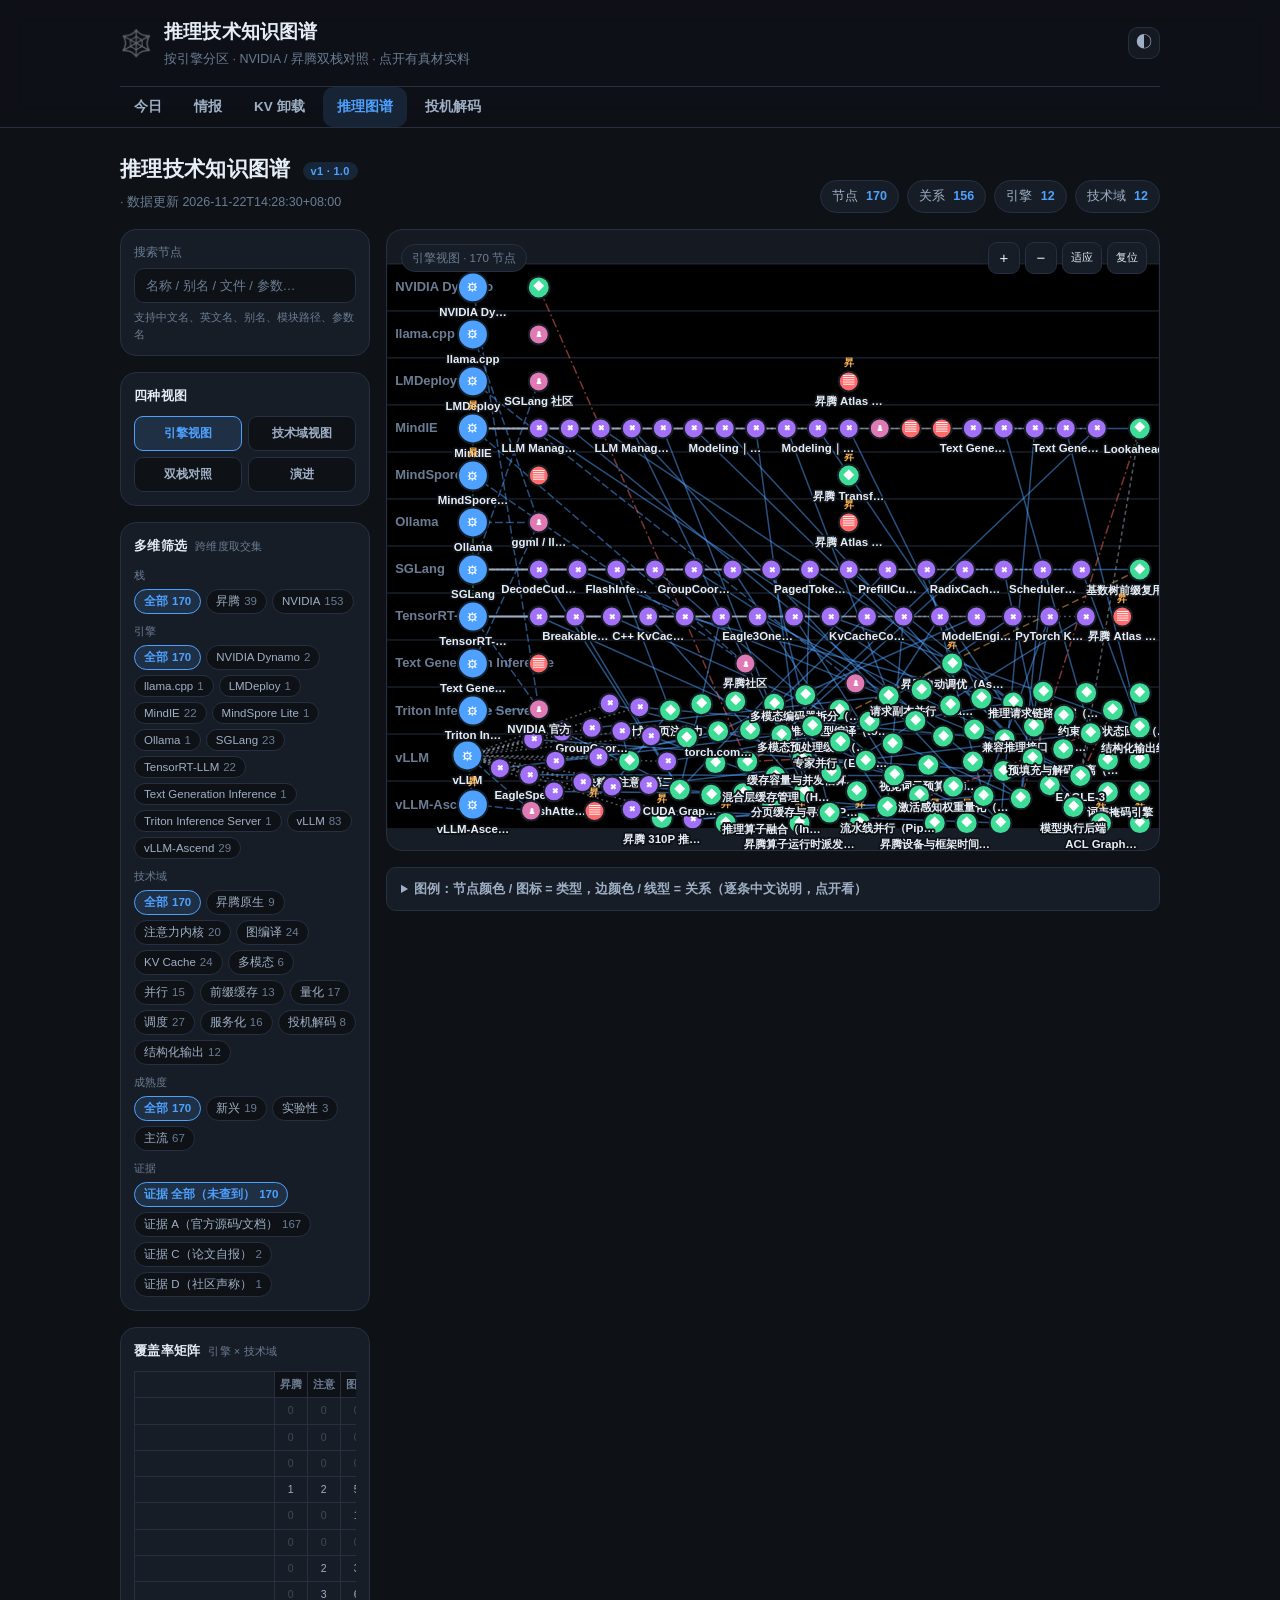
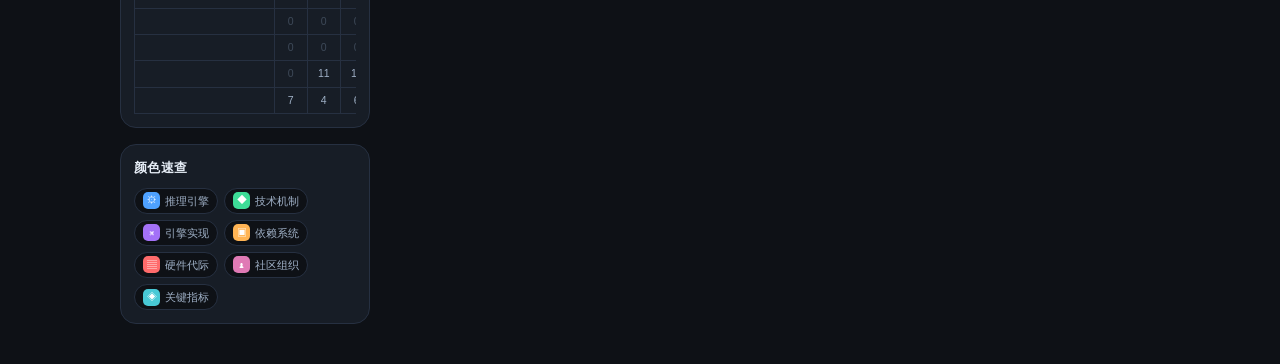
==== commit f81da22d: "graph: v1 整站图谱重新上线（真数据 170 节点/156 边） - 数据：切到 graph-v1 真数据，170 节点 / 156 边，移除全部 fixture；加载失败显示错误不静默回退 " ====
--- a/graph.html
+++ b/graph.html
@@ -1,18 +1,13 @@
-﻿<!DOCTYPE html>
+<!DOCTYPE html>
 <html lang="zh-CN">
 <head>
 <meta charset="UTF-8">
 <meta name="viewport" content="width=device-width, initial-scale=1.0">
-<title>KV Cache 知识关联图谱 · AI 情报站</title>
-<meta name="description" content="从 KV Cache 出发的知识关联图谱：机制、系统、硬件与缓存层级，可点节点看定义与关系。">
+<title>推理技术知识图谱 · AI 情报站</title>
+<meta name="description" content="大模型推理技术全景图谱：按引擎分区、NVIDIA 与昇腾双栈对照，点开每个节点都有原理、实现、实测与维护信息。">
 <link rel="stylesheet" href="assets/style.css">
 <link rel="stylesheet" href="assets/graph.css">
 <link rel="icon" href="data:image/svg+xml,<svg xmlns='http://www.w3.org/2000/svg' viewBox='0 0 100 100'><text y='.9em' font-size='90'>🕸️</text></svg>">
-<style>
-.header-actions { display: flex; align-items: center; gap: 12px; }
-.header-link { color: var(--ink-2); text-decoration: none; font-size: 13.5px; font-weight: 600; white-space: nowrap; transition: .16s; }
-.header-link:hover { color: var(--accent); }
-</style>
 </head>
 <body>
 <header class="site-header">
@@ -21,8 +16,8 @@
       <a class="brand" href="index.html" aria-label="回到首页">
         <span class="logo">🕸️</span>
         <div>
-          <h1>知识关联图谱</h1>
-          <p class="tagline">从一个主题，看清它牵扯的机制 · 系统 · 硬件 · 层级</p>
+          <h1>推理技术知识图谱</h1>
+          <p class="tagline">按引擎分区 · NVIDIA / 昇腾双栈对照 · 点开有真材实料</p>
         </div>
       </a>
       <div class="header-actions">
@@ -33,53 +28,83 @@
       <a class="nav-link" href="index.html#overview">今日</a>
       <a class="nav-link" href="index.html#list">情报</a>
       <a class="nav-link" href="index.html#kv-block">KV 卸载</a>
-      <a class="nav-link is-active" href="graph.html">知识图谱</a>
+      <a class="nav-link is-active" href="graph.html">推理图谱</a>
       <a class="nav-link" href="spec.html">投机解码</a>
     </nav>
   </div>
 </header>
-<main class="wrap">
-  <section class="graph-intro">
-    <h2 id="gtitle">知识关联图谱</h2>
-    <p class="g-sub" id="gsub">加载中…</p>
-    <div class="g-stats">
-      <span class="g-stat">节点 <b id="gstat-node">—</b></span>
-      <span class="g-stat">关系 <b id="gstat-edge">—</b></span>
-      <span class="g-stat">中心 <b>kv-cache</b></span>
+
+<main class="wrap g-app">
+  <section class="g-head">
+    <div>
+      <h2>推理技术知识图谱 <span class="g-ver" id="gver">v1 · P0 骨架</span></h2>
+      <p class="g-meta" id="gmeta">加载中…</p>
     </div>
+    <div class="g-statline" id="gstatline"></div>
   </section>
 
-  <section class="graph-toolbar">
-    <div id="gfilters" class="filters" role="tablist" aria-label="按节点类型筛选"></div>
-    <div class="search-box">
-      <input id="gsearch" type="search" placeholder="搜索节点名称…" aria-label="搜索图谱节点">
-    </div>
-  </section>
+  <div class="g-grid" id="ggrid">
+    <!-- 左栏：搜索 / 视图 / 筛选 / 覆盖率矩阵 / 简版图例 -->
+    <aside class="g-side" aria-label="检索与筛选">
+      <div class="g-side-block">
+        <label class="g-label" for="gsearch">搜索节点</label>
+        <input id="gsearch" class="g-search" type="search" placeholder="名称 / 别名 / 文件 / 参数…" aria-label="搜索图谱节点">
+        <p class="g-hint">支持中文名、英文名、别名、模块路径、参数名</p>
+      </div>
 
-  <div class="graph-layout" id="glayout">
-    <section class="graph-stage" aria-label="知识关联图">
-      <div class="g-loading" id="gloading">图谱加载中…</div>
-      <svg id="gsvg" viewBox="0 0 1200 1100" role="img" aria-label="KV Cache 知识关联图，可拖拽平移、滚轮缩放、点击节点">
-        <g id="vp">
-          <g id="gedges"></g>
-          <g id="gnodes"></g>
-        </g>
-      </svg>
-      <div class="graph-zoom">
-        <button id="zin" aria-label="放大" title="放大">+</button>
-        <button id="zout" aria-label="缩小" title="缩小">−</button>
-        <button id="zreset" aria-label="重置视图" title="重置视图">重置</button>
+      <div class="g-side-block">
+        <h3 class="g-block-title">四种视图</h3>
+        <div id="gviews" class="g-views" role="tablist" aria-label="视图切换"></div>
       </div>
-      <div class="g-empty" id="gempty" hidden><b>没有找到匹配的节点</b></div>
+
+      <div class="g-side-block">
+        <h3 class="g-block-title">多维筛选 <small>跨维度取交集</small></h3>
+        <div id="gfilters" class="g-filters" aria-label="多维筛选"></div>
+      </div>
+
+      <div class="g-side-block">
+        <h3 class="g-block-title">覆盖率矩阵 <small>引擎 × 技术域</small></h3>
+        <div class="g-matrix-scroll">
+          <table id="gmatrix" class="g-matrix" aria-label="引擎与技术域覆盖率矩阵"></table>
+        </div>
+        <button id="gmatrix-clear" class="g-clear" hidden>✕ 清除交叉筛选</button>
+      </div>
+
+      <div class="g-side-block g-side-legend">
+        <h3 class="g-block-title">颜色速查</h3>
+        <div id="glegend-short" class="g-legend-short"></div>
+      </div>
+    </aside>
+
+    <!-- 中央画布 -->
+    <section class="g-main" aria-label="图谱画布">
+      <div class="g-stage" id="gstage">
+        <div class="g-loading" id="gloading">图谱加载中…</div>
+        <svg id="gsvg" viewBox="0 0 1000 620" role="img" aria-label="推理技术知识图谱，可拖拽平移、滚轮缩放、点击节点">
+          <g id="vp">
+            <g id="gedges"></g>
+            <g id="gnodes"></g>
+          </g>
+        </svg>
+        <div class="g-zoom" role="group" aria-label="缩放控件">
+          <button id="zin" aria-label="放大" title="放大">+</button>
+          <button id="zout" aria-label="缩小" title="缩小">−</button>
+          <button id="zfit" aria-label="适应窗口" title="适应窗口">适应</button>
+          <button id="zreset" aria-label="复位" title="双击画布也可复位">复位</button>
+        </div>
+        <div class="g-view-badge" id="gviewbadge"></div>
+        <div class="g-empty" id="gempty" hidden><b>没有找到匹配的节点</b><span>换个关键词，或清除筛选再试。</span></div>
+      </div>
+
+      <details class="g-legend-full" id="glegend">
+        <summary>图例：节点颜色 / 图标 = 类型，边颜色 / 线型 = 关系（逐条中文说明，点开看）</summary>
+        <div class="g-legend-body" id="glegendbody"></div>
+      </details>
     </section>
 
-    <aside class="graph-panel" id="gpanel" aria-label="节点详情" hidden></aside>
+    <!-- 右侧详情面板（固定九分区），窄屏落到图下方 -->
+    <aside class="g-panel" id="gpanel" aria-label="节点详情" hidden></aside>
   </div>
-
-  <details class="graph-legend" id="glegend">
-    <summary>图例：节点颜色 = 类型，边的颜色 / 线型 = 关系类型（点开看中文说明）</summary>
-    <div class="leg-body" id="glegendbody"></div>
-  </details>
 </main>
 
 <script src="assets/graph.js"></script>
--- a/assets/graph.css
+++ b/assets/graph.css
@@ -1,147 +1,232 @@
-/* 知识关联图谱 demo —— 独立页面，复用 style.css 的主题变量；零 CDN / 零构建 / 零框架 */
-
-/* ---------- 页头区 ---------- */
-.graph-intro { margin: calc(var(--sp) * 3) 0 calc(var(--sp) * 2); }
-.graph-intro h2 { margin: 0; font-size: 22px; letter-spacing: .3px; }
-.graph-intro .g-sub { margin: 4px 0 0; font-size: 13px; color: var(--ink-3); }
-.g-stats { display: flex; flex-wrap: wrap; gap: var(--sp); margin-top: 12px; }
-.g-stat {
-  padding: 6px 12px; border: 1px solid var(--line); border-radius: 999px;
-  background: var(--card); font-size: 13px; color: var(--ink-2);
-}
-.g-stat b { color: var(--accent); margin-left: 6px; font-variant-numeric: tabular-nums; }
-
-.graph-toolbar {
-  display: flex; flex-wrap: wrap; gap: 12px; align-items: center;
-  justify-content: space-between; padding-bottom: calc(var(--sp) * 2);
-}
-#graph-filters { display: flex; flex-wrap: wrap; gap: var(--sp); }
-
-/* ---------- 布局：桌面图左 / 面板右，窄屏上下 ---------- */
-.graph-layout { display: grid; grid-template-columns: 1fr; gap: calc(var(--sp) * 2); align-items: start; }
-.graph-layout.has-panel { grid-template-columns: 1fr 340px; }
-.graph-stage {
-  position: relative; border: 1px solid var(--line); border-radius: var(--radius);
-  background: linear-gradient(180deg, var(--bg-soft), var(--card)); overflow: hidden;
-}
+/* 推理技术知识图谱 v1 · P0 骨架 —— 复用 style.css 主题变量；零 CDN / 零构建 / 零框架 */
+
+/* ---------- 页头 ---------- */
+.g-app { padding-top: calc(var(--sp) * 3); padding-bottom: calc(var(--sp) * 5); }
+.g-head { display: flex; flex-wrap: wrap; gap: 12px; align-items: flex-end; justify-content: space-between; margin-bottom: calc(var(--sp) * 2); }
+.g-head h2 { margin: 0; font-size: 21px; letter-spacing: .3px; }
+.g-ver { font-size: 11px; font-weight: 600; color: var(--accent); background: var(--accent-soft); padding: 3px 8px; border-radius: 999px; vertical-align: middle; margin-left: 6px; }
+.g-meta { margin: 5px 0 0; font-size: 12.5px; color: var(--ink-3); }
+.g-statline { display: flex; flex-wrap: wrap; gap: 8px; }
+.g-stat { padding: 5px 11px; border: 1px solid var(--line); border-radius: 999px; background: var(--card); font-size: 12.5px; color: var(--ink-2); }
+.g-stat b { color: var(--accent); margin-left: 5px; font-variant-numeric: tabular-nums; }
+
+/* ---------- 三栏布局：左栏 250 / 画布 1fr / 面板 400 ---------- */
+.g-grid { display: grid; grid-template-columns: 250px minmax(0, 1fr); gap: calc(var(--sp) * 2); align-items: start; }
+.g-grid.has-panel { grid-template-columns: 250px minmax(0, 1fr) 400px; }
+
+/* ---------- 左栏 ---------- */
+.g-side { display: flex; flex-direction: column; gap: calc(var(--sp) * 2); min-width: 0; }
+.g-side-block { border: 1px solid var(--line); border-radius: var(--radius); background: var(--card); padding: 13px; }
+.g-label { display: block; font-size: 12px; color: var(--ink-3); margin-bottom: 6px; }
+.g-search {
+  width: 100%; padding: 9px 11px; border: 1px solid var(--line); border-radius: var(--radius-sm);
+  background: var(--bg); color: var(--ink); font-size: 13px; font-family: inherit;
+}
+.g-search:focus { outline: none; border-color: var(--accent); }
+.g-search::placeholder { color: var(--ink-3); }
+.g-hint { margin: 6px 0 0; font-size: 11px; color: var(--ink-3); line-height: 1.5; }
+.g-block-title { margin: 0 0 9px; font-size: 12.5px; color: var(--ink); font-weight: 700; letter-spacing: .3px; }
+.g-block-title small { font-weight: 400; color: var(--ink-3); font-size: 10.5px; margin-left: 4px; }
+
+/* 视图切换 */
+.g-views { display: grid; grid-template-columns: 1fr 1fr; gap: 6px; }
+.g-view-btn {
+  padding: 8px 6px; border: 1px solid var(--line); border-radius: 9px; background: var(--bg);
+  color: var(--ink-2); font-size: 12px; font-weight: 600; cursor: pointer; transition: .15s; text-align: center;
+}
+.g-view-btn:hover { border-color: var(--accent); color: var(--accent); }
+.g-view-btn.active { background: var(--accent-soft); border-color: var(--accent); color: var(--accent); }
+
+/* 多维筛选 chips */
+.g-filters { display: flex; flex-direction: column; gap: 8px; }
+.g-filter-row { display: flex; flex-wrap: wrap; gap: 5px; align-items: center; }
+.g-filter-label { width: 40px; flex: none; font-size: 11px; color: var(--ink-3); }
+.g-filter-chips { display: flex; flex-wrap: wrap; gap: 5px; }
+.g-fchip {
+  padding: 4px 9px; border: 1px solid var(--line); border-radius: 999px; background: var(--bg);
+  color: var(--ink-2); font-size: 11.5px; cursor: pointer; transition: .15s; white-space: nowrap;
+}
+.g-fchip:hover:not(:disabled) { border-color: var(--accent); }
+.g-fchip.active { background: var(--accent-soft); border-color: var(--accent); color: var(--accent); font-weight: 600; }
+.g-fchip:disabled { opacity: .38; cursor: not-allowed; }
+.g-fchip .cnt { margin-left: 4px; color: var(--ink-3); font-variant-numeric: tabular-nums; }
+.g-fchip.active .cnt { color: var(--accent); }
+
+/* 覆盖率矩阵 */
+.g-matrix-scroll { overflow-x: auto; max-width: 100%; }
+.g-matrix { border-collapse: collapse; font-size: 10.5px; width: 100%; }
+.g-matrix th, .g-matrix td { border: 1px solid var(--line); padding: 4px 5px; text-align: center; white-space: nowrap; }
+.g-matrix th { color: var(--ink-3); font-weight: 600; background: var(--bg); }
+.g-matrix th.gm-rowhead { text-align: left; position: sticky; left: 0; z-index: 1; }
+.g-matrix td.gm-cell { cursor: pointer; color: var(--ink-2); font-variant-numeric: tabular-nums; transition: .12s; }
+.g-matrix td.gm-cell:hover { background: var(--accent-soft); color: var(--accent); }
+.g-matrix td.gm-cell.on { background: var(--accent); color: var(--bg); font-weight: 700; }
+.g-matrix td.gm-zero { color: var(--ink-3); opacity: .45; cursor: default; }
+.g-clear { margin-top: 8px; width: 100%; padding: 6px; border: 1px solid var(--accent); border-radius: 8px; background: var(--accent-soft); color: var(--accent); font-size: 11.5px; cursor: pointer; }
+
+/* 左栏简版图例 */
+.g-legend-short { display: flex; flex-wrap: wrap; gap: 6px; }
+.g-ls-item { display: inline-flex; align-items: center; gap: 5px; font-size: 11px; color: var(--ink-2); background: var(--bg); border: 1px solid var(--line); border-radius: 999px; padding: 3px 8px; }
+.g-ls-ico { width: 17px; height: 17px; border-radius: 5px; display: inline-grid; place-items: center; font-size: 10px; color: #fff; flex: none; }
+
+/* ---------- 画布 ---------- */
+.g-main { min-width: 0; }
+.g-stage { position: relative; border: 1px solid var(--line); border-radius: var(--radius); background: linear-gradient(180deg, var(--bg-soft), var(--card)); overflow: hidden; }
 #gsvg { display: block; width: 100%; height: 620px; cursor: grab; touch-action: none; }
 #gsvg.dragging { cursor: grabbing; }
-
-/* ---------- 边 ---------- */
-.edge { stroke-width: 1.6; opacity: .62; transition: opacity .16s, stroke-width .16s; }
-.edge-runs_on { stroke: var(--accent); }
-.edge-needs { stroke: var(--amber); stroke-dasharray: 7 4; }
+.g-zoom { position: absolute; top: 12px; right: 12px; display: flex; gap: 5px; flex-wrap: wrap; justify-content: flex-end; }
+.g-zoom button {
+  min-width: 32px; height: 32px; padding: 0 8px; border: 1px solid var(--line); border-radius: 9px;
+  background: var(--card); color: var(--ink); font-size: 15px; cursor: pointer; box-shadow: var(--shadow-soft);
+}
+.g-zoom button:hover { border-color: var(--accent); color: var(--accent); }
+.g-zoom #zfit, .g-zoom #zreset { font-size: 11px; }
+.g-view-badge { position: absolute; top: 14px; left: 14px; font-size: 11.5px; color: var(--ink-3); background: var(--card); border: 1px solid var(--line); border-radius: 999px; padding: 4px 10px; pointer-events: none; }
+.g-loading, .g-empty { position: absolute; inset: 0; display: grid; place-items: center; align-content: center; gap: 6px; text-align: center; padding: 24px; color: var(--ink-2); font-size: 14px; background: var(--card); }
+.g-loading b, .g-empty b { color: var(--accent); }
+.g-empty span { font-size: 12px; color: var(--ink-3); }
+
+/* 泳道视图：泳道标签 */
+.g-lane-bg { fill: var(--bg-soft); opacity: .5; }
+.g-lane-alt { fill: var(--card); opacity: .35; }
+.g-lane-label { fill: var(--ink-3); font-size: 13px; font-weight: 700; }
+.g-lane-rule { stroke: var(--line); stroke-width: 1; }
+.g-axis-label { fill: var(--ink-3); font-size: 11px; }
+
+/* 边：按 12 类分色 + 线型（图例线共用 --lc） */
+.edge { stroke-width: 1.5; opacity: .5; transition: opacity .15s, stroke-width .15s; }
+.edge-implements { stroke: var(--accent); }
+.edge-runs_on { stroke: var(--ink-2); stroke-dasharray: 2 3; }
+.edge-implemented_by { stroke: var(--violet); stroke-dasharray: 2 3; }
+.edge-depends_on { stroke: var(--amber); stroke-dasharray: 7 4; }
 .edge-relieves { stroke: var(--green); }
-.edge-compresses { stroke: var(--violet); stroke-dasharray: 2 3; }
+.edge-compresses { stroke: var(--violet); }
 .edge-tradeoff { stroke: var(--red); stroke-dasharray: 9 3 2 3; }
-.edge-related { stroke: var(--ink-3); }
-
-/* ---------- 节点 ---------- */
-.node { cursor: pointer; transition: opacity .16s; }
-.node-circle { stroke: var(--card); stroke-width: 2; transition: stroke-width .16s; }
-.node.t-topic .node-circle { fill: var(--violet); }
-.node.t-tech .node-circle { fill: var(--green); }
-.node.t-layer .node-circle { fill: var(--amber); }
-.node.t-system .node-circle { fill: var(--accent); }
-.node.t-hardware .node-circle { fill: var(--red); }
+.edge-alternative { stroke: var(--ink-2); stroke-dasharray: 4 3; }
+.edge-prerequisite { stroke: var(--amber); stroke-dasharray: 1 3; }
+.edge-asc_equivalent { stroke: var(--green); stroke-dasharray: 6 2 1 2; }
+.edge-measured_on { stroke: var(--ink-3); stroke-dasharray: 3 3; }
+.edge-maintained_by { stroke: var(--accent); stroke-dasharray: 8 3; }
+.edge-supersedes { stroke: var(--red); stroke-dasharray: 10 4; }
+
+/* 节点：7 类颜色 + 图标（图标用 text 画在圆里） */
+.node { cursor: pointer; transition: opacity .15s; }
+.node-circle { stroke: var(--card); stroke-width: 2; transition: stroke-width .15s; }
+.t-engine .node-circle { fill: var(--accent); }
+.t-tech .node-circle { fill: var(--green); }
+.t-impl .node-circle { fill: var(--violet); }
+.t-system .node-circle { fill: var(--amber); }
+.t-hardware .node-circle { fill: var(--red); }
+.t-community .node-circle { fill: #e07ab5; }
+.t-metric .node-circle { fill: #48c9d6; }
+.node-ico { font-size: 11px; fill: #fff; font-weight: 700; text-anchor: middle; pointer-events: none; }
+.asc-flag { font-size: 10px; fill: var(--amber); font-weight: 800; text-anchor: middle; pointer-events: none; }
 .node-label {
-  font-size: 12.5px; fill: var(--ink); font-weight: 600;
+  font-size: 11.5px; fill: var(--ink); font-weight: 600; pointer-events: none;
   paint-order: stroke; stroke: var(--bg); stroke-width: 3.5px; stroke-linejoin: round;
-  pointer-events: none;
-}
-.node.center-node .node-label { font-size: 15px; }
-
-/* 悬停高亮 / 淡化 */
+}
+.node.hi .node-circle, .node.selected .node-circle, .node.search-hit .node-circle { stroke: var(--ink); stroke-width: 4; }
+.node-label.lo { visibility: hidden; }
+.node.hov .node-label, .node.selected .node-label { visibility: visible !important; }
+.edge.hi { opacity: 1; stroke-width: 3; }
 .dimmed { opacity: .1 !important; }
-.node.hi .node-circle,
-.node.selected .node-circle,
-.node.search-hit .node-circle { stroke: var(--ink); stroke-width: 3.5; }
-.node.selected .node-circle,
-.node.search-hit .node-circle { stroke-width: 4.5; }
-.edge.hi { opacity: 1; stroke-width: 3; }
-
-/* ---------- 缩放控件 ---------- */
-.graph-zoom { position: absolute; top: 12px; right: 12px; display: flex; flex-direction: column; gap: 6px; }
-.graph-zoom button {
-  width: 34px; height: 34px; border: 1px solid var(--line); border-radius: 10px;
-  background: var(--card); color: var(--ink); font-size: 17px; cursor: pointer;
-  box-shadow: var(--shadow-soft);
-}
-.graph-zoom button:hover { border-color: var(--accent); color: var(--accent); }
-.graph-zoom button#zreset { font-size: 11px; }
-
-/* ---------- 加载 / 空状态 ---------- */
-.g-loading, .g-empty {
-  position: absolute; inset: 0; display: grid; place-items: center;
-  text-align: center; padding: 24px; color: var(--ink-2); font-size: 14px; background: var(--card);
-}
-.g-loading b { color: var(--ink); }
-.g-empty b { color: var(--accent); }
-
-/* ---------- 详情面板 ---------- */
-.graph-panel {
+
+/* ---------- 详情面板：固定九分区 ---------- */
+.g-panel {
   border: 1px solid var(--line); border-radius: var(--radius); background: var(--card);
-  padding: calc(var(--sp) * 3); box-shadow: var(--shadow); max-height: 620px; overflow: auto;
-}
-.gp-head { display: flex; align-items: center; gap: 10px; }
-.gp-dot { width: 12px; height: 12px; border-radius: 50%; flex: none; }
-.gp-type { font-size: 12px; color: var(--ink-3); }
-.gp-close {
-  margin-left: auto; border: 1px solid var(--line); background: transparent;
-  color: var(--ink-3); border-radius: 8px; width: 26px; height: 26px; cursor: pointer; font-size: 15px;
-}
+  padding: 15px; max-height: 620px; overflow: auto; min-width: 0; box-shadow: var(--shadow);
+}
+.gp-top { display: flex; align-items: flex-start; gap: 9px; }
+.gp-ico { width: 26px; height: 26px; border-radius: 8px; display: grid; place-items: center; color: #fff; font-size: 13px; flex: none; }
+.gp-title-wrap { min-width: 0; flex: 1; }
+.gp-name { margin: 0; font-size: 17px; line-height: 1.35; }
+.gp-badges { display: flex; flex-wrap: wrap; gap: 5px; margin-top: 6px; }
+.gp-badge { font-size: 10.5px; padding: 2px 7px; border-radius: 999px; border: 1px solid var(--line); color: var(--ink-2); background: var(--bg); }
+.gp-badge.b-type { color: var(--accent); border-color: var(--accent); }
+.gp-close { border: 1px solid var(--line); background: transparent; color: var(--ink-3); border-radius: 8px; width: 28px; height: 28px; cursor: pointer; font-size: 16px; flex: none; }
 .gp-close:hover { color: var(--ink); border-color: var(--accent); }
-.graph-panel h3 { margin: 8px 0 0; font-size: 18px; }
-.gp-desc { margin: 12px 0; font-size: 13.5px; line-height: 1.75; color: var(--ink-2); }
-.gp-reltitle {
-  font-size: 12px; letter-spacing: .6px; color: var(--ink-3);
-  margin: 16px 0 8px; padding-top: 12px; border-top: 1px dashed var(--line);
-}
-.rel-item { padding: 8px 0; border-bottom: 1px solid var(--line); }
-.rel-item:last-child { border-bottom: none; }
-.rel-line { display: flex; align-items: center; flex-wrap: wrap; gap: 6px; font-size: 13px; }
-.rel-dot { width: 9px; height: 9px; border-radius: 50%; flex: none; background: var(--lc, var(--ink-3)); }
-.rel-type { color: var(--ink-2); }
-.rel-dir { color: var(--accent); font-weight: 700; }
-.rel-other { color: var(--ink); font-weight: 600; }
-.rel-note { margin: 4px 0 0 15px; font-size: 12px; color: var(--ink-3); line-height: 1.6; }
-
-/* ---------- 图例（可折叠，默认收起） ---------- */
-.graph-legend { margin-top: calc(var(--sp) * 2); border: 1px solid var(--line); border-radius: var(--radius-sm); background: var(--card); }
-.graph-legend summary { padding: 12px 16px; cursor: pointer; font-size: 13.5px; color: var(--ink-2); font-weight: 600; }
-.graph-legend summary:hover { color: var(--accent); }
-.leg-body { padding: 0 16px 16px; display: grid; grid-template-columns: 1fr 1fr; gap: 20px; }
-.leg-sec h4 { margin: 0 0 10px; font-size: 13px; color: var(--ink); }
-.leg-item { display: flex; align-items: flex-start; gap: 8px; padding: 5px 0; font-size: 12.5px; color: var(--ink-2); }
-.leg-dot { width: 12px; height: 12px; border-radius: 50%; flex: none; margin-top: 4px; }
-.leg-line { width: 26px; height: 0; border-top: 2px solid var(--lc, var(--ink-3)); flex: none; margin-top: 8px; }
-.leg-item b { color: var(--ink); }
-.leg-item small { display: block; color: var(--ink-3); }
-
-/* 关系线型 / 颜色：图例线、关系点共用 --lc，保证与图上边一致 */
-.l-runs_on { --lc: var(--accent); }
-.l-needs { --lc: var(--amber); }
+
+.gp-sec { margin-top: 15px; padding-top: 13px; border-top: 1px solid var(--line); }
+.gp-sec h4 { margin: 0 0 7px; font-size: 11.5px; color: var(--accent); letter-spacing: .5px; }
+.gp-oneline { margin: 0 0 6px; font-size: 13.5px; color: var(--ink); line-height: 1.6; }
+.gp-why { margin: 0; font-size: 12.5px; color: var(--ink-2); line-height: 1.6; }
+.gp-body { margin: 0; font-size: 12.5px; color: var(--ink-2); line-height: 1.7; white-space: pre-wrap; }
+.gp-formula { margin: 8px 0 0; padding: 9px 10px; background: var(--bg); border: 1px solid var(--line); border-radius: 8px; font: 12px/1.6 ui-monospace, SFMono-Regular, Menlo, Consolas, monospace; color: var(--ink); overflow-x: auto; white-space: pre-wrap; word-break: break-word; }
+.gp-none { color: var(--ink-3); font-size: 12px; font-style: normal; }
+.gp-impl { border: 1px solid var(--line); border-radius: 9px; padding: 9px; margin-bottom: 7px; background: var(--bg); }
+.gp-impl-name { font-size: 12.5px; font-weight: 700; color: var(--ink); }
+.gp-impl-path { font: 11px/1.6 ui-monospace, SFMono-Regular, Menlo, Consolas, monospace; color: var(--violet); word-break: break-all; }
+.gp-impl-meta { font-size: 11px; color: var(--ink-3); margin-top: 3px; }
+.gp-table { width: 100%; border-collapse: collapse; font-size: 11.5px; }
+.gp-table th, .gp-table td { border: 1px solid var(--line); padding: 5px 6px; text-align: left; }
+.gp-table th { color: var(--ink-3); font-weight: 600; background: var(--bg); }
+.gp-table td { color: var(--ink-2); }
+.gp-list { margin: 0; padding-left: 17px; font-size: 12.5px; color: var(--ink-2); line-height: 1.65; }
+.gp-list li { margin-bottom: 3px; }
+.gp-pit { border-left: 3px solid var(--amber); padding: 5px 0 5px 9px; margin-bottom: 7px; font-size: 12px; color: var(--ink-2); line-height: 1.6; }
+.gp-pit b { color: var(--amber); }
+.gp-rel-group { margin-bottom: 9px; }
+.gp-rel-gtitle { font-size: 11px; color: var(--ink-3); margin-bottom: 4px; }
+.gp-rel-row { display: flex; flex-wrap: wrap; gap: 5px; align-items: baseline; padding: 5px 0; border-bottom: 1px dashed var(--line); font-size: 12px; }
+.gp-rel-row:last-child { border-bottom: none; }
+.gp-rel-link { color: var(--accent); cursor: pointer; font-weight: 600; }
+.gp-rel-link:hover { text-decoration: underline; }
+.gp-rel-arrow { color: var(--ink-3); }
+.gp-rel-note { width: 100%; color: var(--ink-3); font-size: 11px; line-height: 1.5; }
+.gp-comm dt { font-size: 11px; color: var(--ink-3); }
+.gp-comm dd { margin: 0 0 6px; font-size: 12px; color: var(--ink-2); line-height: 1.55; }
+.gp-url { display: block; font-size: 11.5px; color: var(--accent); word-break: break-all; text-decoration: none; margin-bottom: 3px; }
+.gp-url:hover { text-decoration: underline; }
+.gp-actions { display: flex; gap: 8px; margin-top: 16px; position: sticky; bottom: -15px; background: var(--card); padding: 11px 0 2px; border-top: 1px solid var(--line); }
+.gp-act { flex: 1; padding: 8px; border: 1px solid var(--line); border-radius: 9px; background: var(--bg); color: var(--ink-2); font-size: 12px; cursor: pointer; }
+.gp-act:hover { border-color: var(--accent); color: var(--accent); }
+.gp-act.primary { background: var(--accent-soft); border-color: var(--accent); color: var(--accent); font-weight: 600; }
+.gp-toast { position: fixed; bottom: 24px; left: 50%; transform: translateX(-50%); background: var(--ink); color: var(--bg); padding: 8px 16px; border-radius: 999px; font-size: 12px; z-index: 50; }
+
+/* ---------- 完整图例（图下方可折叠，默认收起） ---------- */
+.g-legend-full { margin-top: calc(var(--sp) * 2); border: 1px solid var(--line); border-radius: var(--radius-sm); background: var(--card); }
+.g-legend-full summary { padding: 11px 14px; cursor: pointer; font-size: 12.5px; color: var(--ink-2); font-weight: 600; }
+.g-legend-full summary:hover { color: var(--accent); }
+.g-legend-body { padding: 0 14px 14px; display: grid; grid-template-columns: 1fr 1fr; gap: 18px; }
+.g-leg-sec h4 { margin: 0 0 8px; font-size: 12px; color: var(--ink); }
+.g-leg-item { display: flex; align-items: flex-start; gap: 8px; padding: 4px 0; font-size: 12px; color: var(--ink-2); }
+.g-leg-ico { width: 20px; height: 20px; border-radius: 6px; display: grid; place-items: center; color: #fff; font-size: 11px; flex: none; }
+.g-leg-line { width: 26px; height: 0; border-top: 2px solid var(--lc, var(--ink-3)); flex: none; margin-top: 9px; }
+.g-leg-item b { color: var(--ink); }
+.g-leg-item small { display: block; color: var(--ink-3); font-size: 10.5px; }
+.l-implements { --lc: var(--accent); }
+.l-implemented_by { --lc: var(--violet); }
+.l-depends_on { --lc: var(--amber); }
 .l-relieves { --lc: var(--green); }
 .l-compresses { --lc: var(--violet); }
 .l-tradeoff { --lc: var(--red); }
-.l-related { --lc: var(--ink-3); }
-.leg-line.l-needs, .leg-line.l-tradeoff { border-top-style: dashed; }
-.leg-line.l-compresses { border-top-style: dotted; }
-
-/* ---------- 窄屏 ---------- */
-@media (max-width: 719px) {
+.l-alternative { --lc: var(--ink-2); }
+.l-prerequisite { --lc: var(--amber); }
+.l-asc_equivalent { --lc: var(--green); }
+.l-measured_on { --lc: var(--ink-3); }
+.l-maintained_by { --lc: var(--accent); }
+.l-supersedes { --lc: var(--red); }
+
+/* ---------- 响应式 768 / 375 ---------- */
+@media (max-width: 1050px) {
+  .g-grid, .g-grid.has-panel { grid-template-columns: 230px minmax(0, 1fr); }
+  .g-grid.has-panel .g-panel { grid-column: 1 / -1; max-height: none; }
+}
+@media (max-width: 767px) {
+  .g-app { padding-top: calc(var(--sp) * 2); }
+  .g-head h2 { font-size: 18px; }
+  .g-grid, .g-grid.has-panel { grid-template-columns: minmax(0, 1fr); }
+  .g-side { order: 1; }
+  .g-main { order: 2; }
+  .g-panel { order: 3; max-height: none; }
+  .g-filters, .g-views, .g-matrix-scroll, .g-legend-short { overflow-x: auto; }
   #gsvg { height: 360px; }
-  /* 窄屏节点挤，只留中心与当前选中/悬停节点的标签，其余点开右侧面板看 */
-  .node-label { opacity: 0; }
-  .node.center-node .node-label,
-  .node.hi .node-label,
-  .node.selected .node-label,
-  .node.search-hit .node-label { opacity: 1; }
-  .graph-layout.has-panel { grid-template-columns: 1fr; }
-  .graph-panel { max-height: none; }
-  #graph-filters { flex-wrap: nowrap; overflow-x: auto; padding-bottom: 6px; }
-  .leg-body { grid-template-columns: 1fr; }
-  .graph-legend .leg-body { overflow-x: auto; }
-  .graph-toolbar { flex-direction: column; align-items: stretch; }
-  .graph-toolbar .search-box input { width: 100%; max-width: none; }
-}
+  .node-label { font-size: 11px; }
+  .g-legend-body { grid-template-columns: 1fr; }
+  .g-statline { width: 100%; }
+}
+@media (max-width: 400px) {
+  .g-ver { display: none; }
+  .g-zoom { top: 8px; right: 8px; }
+  .g-zoom button { height: 30px; min-width: 30px; }
+}
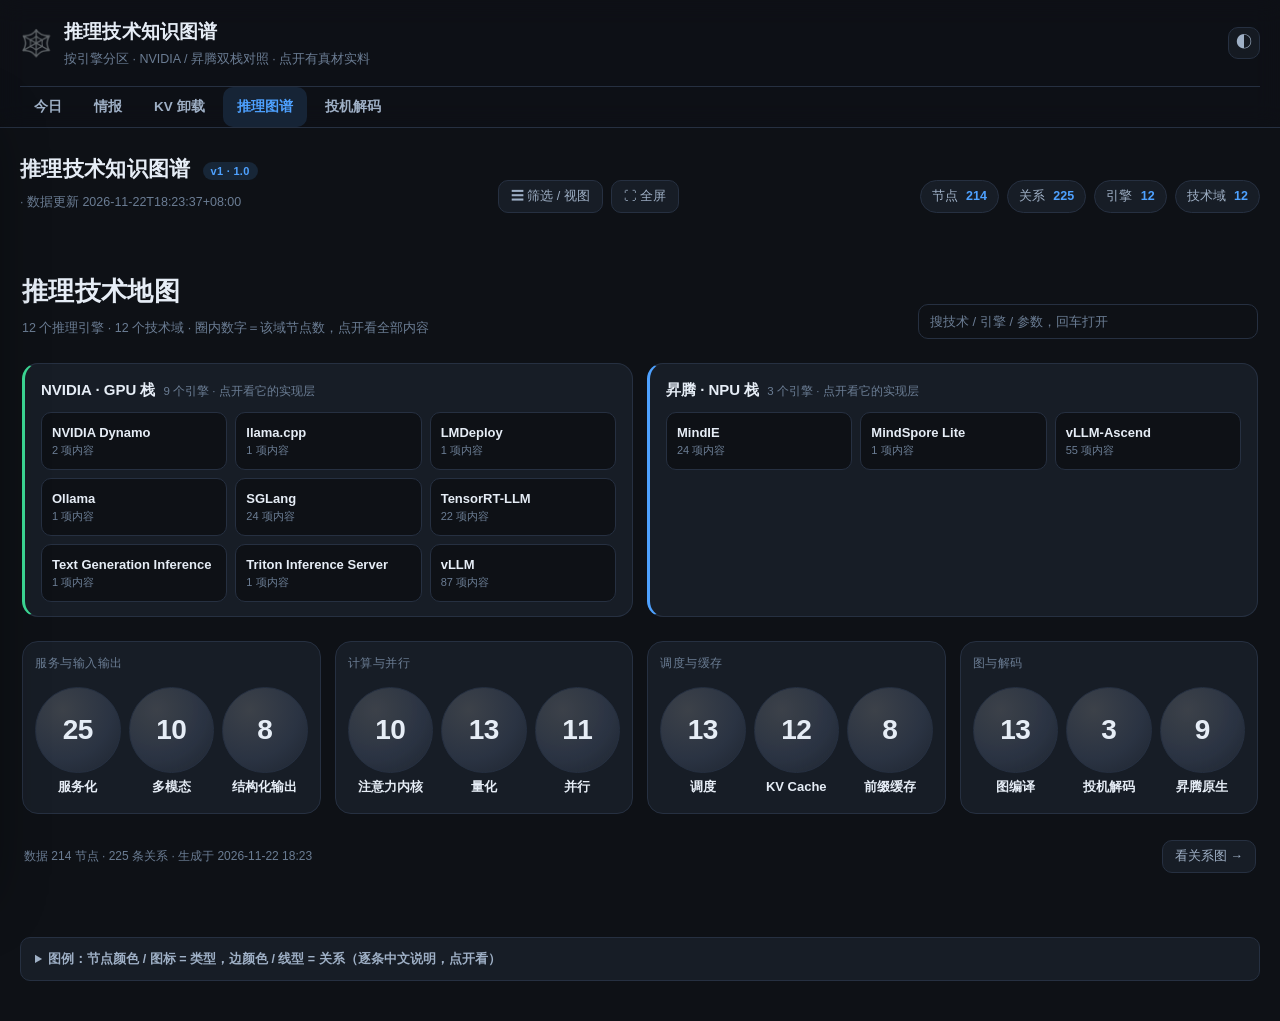
==== commit 96f8bba5: "graph: v2 landing map - engines by stack, 12 domain balls, list drawer, full-width layout, no flicke" ====
--- a/graph.html
+++ b/graph.html
@@ -40,12 +40,16 @@
       <h2>推理技术知识图谱 <span class="g-ver" id="gver">v1 · P0 骨架</span></h2>
       <p class="g-meta" id="gmeta">加载中…</p>
     </div>
+    <div class="g-head-actions">
+      <button class="g-toggle" id="gside-toggle" aria-expanded="false" aria-controls="gside">☰ 筛选 / 视图</button>
+      <button class="g-toggle" id="gfs" title="全屏看图（Esc 退出）">⛶ 全屏</button>
+    </div>
     <div class="g-statline" id="gstatline"></div>
   </section>
 
   <div class="g-grid" id="ggrid">
-    <!-- 左栏：搜索 / 视图 / 筛选 / 覆盖率矩阵 / 简版图例 -->
-    <aside class="g-side" aria-label="检索与筛选">
+    <!-- 左栏：搜索 / 视图 / 筛选 / 覆盖率矩阵 / 简版图例（浮层抽屉，默认收起，把整屏留给画布） -->
+    <aside class="g-side" id="gside" aria-label="检索与筛选">
       <div class="g-side-block">
         <label class="g-label" for="gsearch">搜索节点</label>
         <input id="gsearch" class="g-search" type="search" placeholder="名称 / 别名 / 文件 / 参数…" aria-label="搜索图谱节点">
@@ -76,9 +80,27 @@
       </div>
     </aside>
 
-    <!-- 中央画布 -->
+    <!-- 中央：总览地图（HTML，点击目标大）+ 关系图（SVG，按需进入） -->
     <section class="g-main" aria-label="图谱画布">
-      <div class="g-stage" id="gstage">
+      <div class="g-map" id="gmap">
+        <div class="g-map-top">
+          <div class="g-map-title">
+            <h2 id="gmaptitle">推理技术地图</h2>
+            <p id="gmapmeta">12 个推理引擎 · 12 个技术域 · 圈内数字＝该域节点数，点开看全部内容</p>
+          </div>
+          <div class="g-map-search">
+            <input id="gmapsearch" class="g-search" type="search" placeholder="搜技术 / 引擎 / 参数，回车打开" aria-label="搜索图谱节点">
+          </div>
+        </div>
+        <div class="g-map-stacks" id="gmapstacks"></div>
+        <div class="g-map-domains" id="gmapdomains"></div>
+        <div class="g-map-foot">
+          <span id="gmapfoot"></span>
+          <button class="g-toggle" id="gtorelations">看关系图 →</button>
+        </div>
+      </div>
+
+      <div class="g-stage" id="gstage" hidden>
         <div class="g-loading" id="gloading">图谱加载中…</div>
         <svg id="gsvg" viewBox="0 0 1000 620" role="img" aria-label="推理技术知识图谱，可拖拽平移、滚轮缩放、点击节点">
           <g id="vp">
--- a/assets/graph.css
+++ b/assets/graph.css
@@ -1,4 +1,4 @@
-/* 推理技术知识图谱 v1 · P0 骨架 —— 复用 style.css 主题变量；零 CDN / 零构建 / 零框架 */
+﻿/* 推理技术知识图谱 v1 · P0 骨架 —— 复用 style.css 主题变量；零 CDN / 零构建 / 零框架 */
 
 /* ---------- 页头 ---------- */
 .g-app { padding-top: calc(var(--sp) * 3); padding-bottom: calc(var(--sp) * 5); }
@@ -11,8 +11,25 @@
 .g-stat b { color: var(--accent); margin-left: 5px; font-variant-numeric: tabular-nums; }
 
 /* ---------- 三栏布局：左栏 250 / 画布 1fr / 面板 400 ---------- */
-.g-grid { display: grid; grid-template-columns: 250px minmax(0, 1fr); gap: calc(var(--sp) * 2); align-items: start; }
-.g-grid.has-panel { grid-template-columns: 250px minmax(0, 1fr) 400px; }
+.g-grid { display: block; }
+.g-grid.has-panel { display: block; }
+.g-head-actions { display: flex; gap: 8px; }
+.g-toggle {
+  border: 1px solid var(--line); background: var(--card); color: var(--ink-2);
+  border-radius: 10px; padding: 7px 12px; font-size: 12.5px; cursor: pointer; font-family: inherit;
+}
+.g-toggle:hover, .g-toggle[aria-expanded="true"] { color: var(--ink); border-color: var(--accent); }
+/* 侧栏改成浮层抽屉：默认收起，画布吃满整屏；点「筛选 / 视图」拉开 */
+.g-side {
+  position: fixed; left: 12px; top: 104px; width: 272px; z-index: 70;
+  max-height: calc(100vh - 124px); overflow: auto;
+  padding: 12px; border: 1px solid var(--line); border-radius: 14px; background: var(--card);
+  box-shadow: 0 20px 60px rgba(0, 0, 0, .45);
+  transform: translateX(calc(-100% - 26px)); transition: transform .2s ease;
+  display: flex; flex-direction: column; gap: 12px;
+}
+.g-side.is-open { transform: none; }
+.g-side .g-side-block { padding: 0; border: 0; background: transparent; }
 
 /* ---------- 左栏 ---------- */
 .g-side { display: flex; flex-direction: column; gap: calc(var(--sp) * 2); min-width: 0; }
@@ -71,7 +88,7 @@
 
 /* ---------- 画布 ---------- */
 .g-main { min-width: 0; }
-.g-stage { position: relative; border: 1px solid var(--line); border-radius: var(--radius); background: linear-gradient(180deg, var(--bg-soft), var(--card)); overflow: hidden; }
+.g-stage { position: relative; border: 1px solid var(--line); border-radius: var(--radius); background: linear-gradient(180deg, var(--bg-soft), var(--card)); overflow: hidden; min-height: calc(100vh - 232px); }
 #gsvg { display: block; width: 100%; height: 620px; cursor: grab; touch-action: none; }
 #gsvg.dragging { cursor: grabbing; }
 .g-zoom { position: absolute; top: 12px; right: 12px; display: flex; gap: 5px; flex-wrap: wrap; justify-content: flex-end; }
@@ -87,14 +104,28 @@
 .g-empty span { font-size: 12px; color: var(--ink-3); }
 
 /* 泳道视图：泳道标签 */
-.g-lane-bg { fill: var(--bg-soft); opacity: .5; }
-.g-lane-alt { fill: var(--card); opacity: .35; }
-.g-lane-label { fill: var(--ink-3); font-size: 13px; font-weight: 700; }
-.g-lane-rule { stroke: var(--line); stroke-width: 1; }
+.g-lane-bg { fill: var(--bg-soft); opacity: .9; }
+.g-lane-alt { fill: var(--card); opacity: .85; }
+.g-lane-label {
+  fill: var(--ink-2); font-size: 11px; font-weight: 700;
+  paint-order: stroke; stroke: var(--bg); stroke-width: 3px; stroke-linejoin: round;
+}
+.g-lane-rule { stroke: var(--line); stroke-width: 1.2; opacity: .9; }
+/* 引擎卡片看板：一张卡片 = 一个推理引擎，卡片内节点排成网格 */
+.g-card-bg { fill: var(--card); stroke: var(--line); stroke-width: 1; }
+.g-card-title { fill: var(--ink); font-size: 13px; font-weight: 700; }
+.g-card-count { fill: var(--ink-3); font-size: 11px; }
+.g-card-more { fill: var(--accent, #2563eb); font-size: 11px; cursor: pointer; }
+.g-ball { fill: rgba(120, 140, 180, 0.09); stroke: var(--line); stroke-width: 1; stroke-dasharray: 4 5; cursor: pointer; }
+.g-ball:hover { fill: rgba(120, 140, 180, 0.16); }
+.g-ball-name { fill: var(--ink-2); font-size: 12px; font-weight: 600; }
+.g-ball-more { fill: var(--accent, #2563eb); font-size: 10.5px; cursor: pointer; }
+.gp-links { margin: 6px 0 0; padding-left: 18px; }
+.gp-links li { margin: 3px 0; font-size: 12.5px; }
 .g-axis-label { fill: var(--ink-3); font-size: 11px; }
 
 /* 边：按 12 类分色 + 线型（图例线共用 --lc） */
-.edge { stroke-width: 1.5; opacity: .5; transition: opacity .15s, stroke-width .15s; }
+.edge { stroke-width: 1.2; opacity: .24; transition: opacity .15s, stroke-width .15s; }
 .edge-implements { stroke: var(--accent); }
 .edge-runs_on { stroke: var(--ink-2); stroke-dasharray: 2 3; }
 .edge-implemented_by { stroke: var(--violet); stroke-dasharray: 2 3; }
@@ -131,8 +162,10 @@
 .edge.hi { opacity: 1; stroke-width: 3; }
 .dimmed { opacity: .1 !important; }
 
-/* ---------- 详情面板：固定九分区 ---------- */
+/* ---------- 详情面板：固定九分区（右侧浮层，不挤压画布） ---------- */
 .g-panel {
+  position: fixed; right: 12px; top: 104px; width: 410px; z-index: 75;
+  max-height: calc(100vh - 124px); overflow: auto;
   border: 1px solid var(--line); border-radius: var(--radius); background: var(--card);
   padding: 15px; max-height: 620px; overflow: auto; min-width: 0; box-shadow: var(--shadow);
 }
@@ -209,18 +242,16 @@
 
 /* ---------- 响应式 768 / 375 ---------- */
 @media (max-width: 1050px) {
-  .g-grid, .g-grid.has-panel { grid-template-columns: 230px minmax(0, 1fr); }
-  .g-grid.has-panel .g-panel { grid-column: 1 / -1; max-height: none; }
+  .g-panel { width: min(410px, 92vw); }
 }
 @media (max-width: 767px) {
   .g-app { padding-top: calc(var(--sp) * 2); }
   .g-head h2 { font-size: 18px; }
-  .g-grid, .g-grid.has-panel { grid-template-columns: minmax(0, 1fr); }
-  .g-side { order: 1; }
-  .g-main { order: 2; }
-  .g-panel { order: 3; max-height: none; }
+  .g-side { left: 8px; right: 8px; width: auto; top: 92px; max-height: calc(100vh - 108px); }
+  .g-panel { position: fixed; left: 8px; right: 8px; width: auto; top: 92px; max-height: calc(100vh - 108px); }
   .g-filters, .g-views, .g-matrix-scroll, .g-legend-short { overflow-x: auto; }
-  #gsvg { height: 360px; }
+  .g-stage { min-height: calc(100vh - 210px); }
+  #gsvg { height: auto; }
   .node-label { font-size: 11px; }
   .g-legend-body { grid-template-columns: 1fr; }
   .g-statline { width: 100%; }
@@ -230,3 +261,77 @@
   .g-zoom { top: 8px; right: 8px; }
   .g-zoom button { height: 30px; min-width: 30px; }
 }
+
+/* ---------- 总览地图（v2 首屏：HTML 承载入口，点击目标大） ---------- */
+.g-map { min-height: calc(100vh - 232px); display: flex; flex-direction: column; gap: 16px; padding: 4px 2px 0; }
+.g-map-top { display: flex; align-items: flex-end; justify-content: space-between; gap: 16px; flex-wrap: wrap; }
+.g-map-title h2 { margin: 0; font-size: 26px; letter-spacing: .3px; }
+.g-map-title p { margin: 5px 0 0; color: var(--ink-3); font-size: 12.5px; }
+.g-map-search { flex: 0 1 340px; min-width: 220px; }
+.g-map-stacks { display: grid; grid-template-columns: 1fr 1fr; gap: 14px; }
+.g-stack { border: 1px solid var(--line); border-radius: 16px; background: var(--card); padding: 14px 16px; }
+.g-stack.nvidia { border-left: 3px solid var(--green, #2e9e6b); }
+.g-stack.ascend { border-left: 3px solid var(--accent); }
+.g-stack.other { border-left: 3px solid var(--ink-3); }
+.g-stack-head { display: flex; align-items: baseline; gap: 8px; margin-bottom: 10px; }
+.g-stack-name { font-size: 15px; font-weight: 700; }
+.g-stack-sub { font-size: 11.5px; color: var(--ink-3); }
+.g-engines { display: grid; grid-template-columns: repeat(3, minmax(0, 1fr)); gap: 8px; }
+.g-engine { display: flex; flex-direction: column; gap: 3px; padding: 9px 10px; border: 1px solid var(--line); border-radius: 10px; background: var(--bg); cursor: pointer; text-align: left; font-family: inherit; min-height: 52px; }
+.g-engine:hover { border-color: var(--accent); background: var(--bg-soft); }
+.g-engine-name { font-size: 13px; font-weight: 600; color: var(--ink); }
+.g-engine-meta { font-size: 11px; color: var(--ink-3); }
+.g-map-domains { display: grid; grid-template-columns: repeat(4, minmax(0, 1fr)); gap: 14px; }
+.g-dgroup { border: 1px solid var(--line); border-radius: 16px; padding: 12px 12px 14px; background: var(--card); }
+.g-dgroup-head { font-size: 11.5px; color: var(--ink-3); letter-spacing: .5px; margin-bottom: 10px; }
+.g-balls { display: grid; grid-template-columns: repeat(3, minmax(0, 1fr)); gap: 6px; }
+.g-ball-item { display: flex; flex-direction: column; align-items: center; gap: 6px; cursor: pointer; background: none; border: 0; padding: 4px 0; font-family: inherit; }
+.g-ball-circle { width: 76px; height: 76px; border-radius: 50%; background: radial-gradient(circle at 32% 26%, rgba(255,255,255,.16), rgba(120,140,180,.2) 58%, rgba(120,140,180,.07)); border: 1px solid var(--line); display: flex; flex-direction: column; align-items: center; justify-content: center; transition: transform .15s ease, border-color .15s ease; }
+.g-ball-item:hover .g-ball-circle, .g-ball-item:focus-visible .g-ball-circle { border-color: var(--accent); transform: translateY(-2px); }
+.g-ball-n { font-size: 19px; font-weight: 700; color: var(--ink); line-height: 1.1; }
+.g-ball-k { font-size: 10px; color: var(--ink-3); }
+.g-ball-name { font-size: 12px; color: var(--ink-2); text-align: center; line-height: 1.25; }
+.g-map-foot { display: flex; align-items: center; justify-content: space-between; gap: 12px; padding: 2px 2px 10px; color: var(--ink-3); font-size: 12px; }
+@media (max-width: 1100px) { .g-map-domains { grid-template-columns: repeat(2, minmax(0, 1fr)); } }
+@media (max-width: 767px) {
+  .g-map { min-height: 0; gap: 12px; }
+  .g-map-title h2 { font-size: 20px; }
+  .g-map-stacks { grid-template-columns: 1fr; }
+  .g-engines { grid-template-columns: repeat(2, minmax(0, 1fr)); }
+  .g-map-domains { grid-template-columns: 1fr; }
+  .g-ball-circle { width: 64px; height: 64px; }
+  .g-ball-n { font-size: 16px; }
+}
+
+/* 图谱页用宽容器：用户要求「整个屏幕」，不再受全站 1080px 限制 */
+.wrap { max-width: 1720px; }
+@media (min-width: 1900px) { .wrap { max-width: 1860px; } }
+.g-main { display: flex; flex-direction: column; }
+.g-map { flex: 1 1 auto; }
+.g-stack { display: flex; flex-direction: column; }
+.g-engines { flex: 1 1 auto; align-content: start; }
+
+/* map v2.1：填满视口高度，球放大，数字只表示节点数 */
+.g-map { justify-content: center; gap: 24px; min-height: calc(100vh - 208px); }
+.g-map-domains { flex: 0 0 auto; }
+.g-ball-circle { width: 92px; height: 92px; }
+.g-ball-n { font-size: 26px; letter-spacing: -.5px; }
+.g-ball-name { font-size: 13px; font-weight: 600; color: var(--ink); }
+.g-dgroup { display: flex; flex-direction: column; }
+.g-dgroup .g-balls { flex: 1 1 auto; align-content: center; }
+.g-stack .g-engines { align-items: stretch; }
+.g-engine { justify-content: center; }
+@media (max-width: 767px) { .g-ball-circle { width: 72px; height: 72px; } .g-ball-n { font-size: 20px; } }
+
+.g-ball-circle { width: 100%; max-width: 96px; aspect-ratio: 1; height: auto; }
+.g-ball-n { font-size: 28px; }
+.g-engine { min-height: 58px; }
+@media (max-width: 400px) { .g-ball-circle { width: 84px; height: 84px; } .g-ball-n { font-size: 22px; } }
+
+.g-ball-item { min-width: 0; }
+.g-balls { gap: 8px; }
+@media (max-width: 767px) {
+  .g-head .brand h1 { font-size: 17px; }
+  .g-head .tagline { display: none; }
+  .g-map-title h2 { font-size: 22px; }
+}
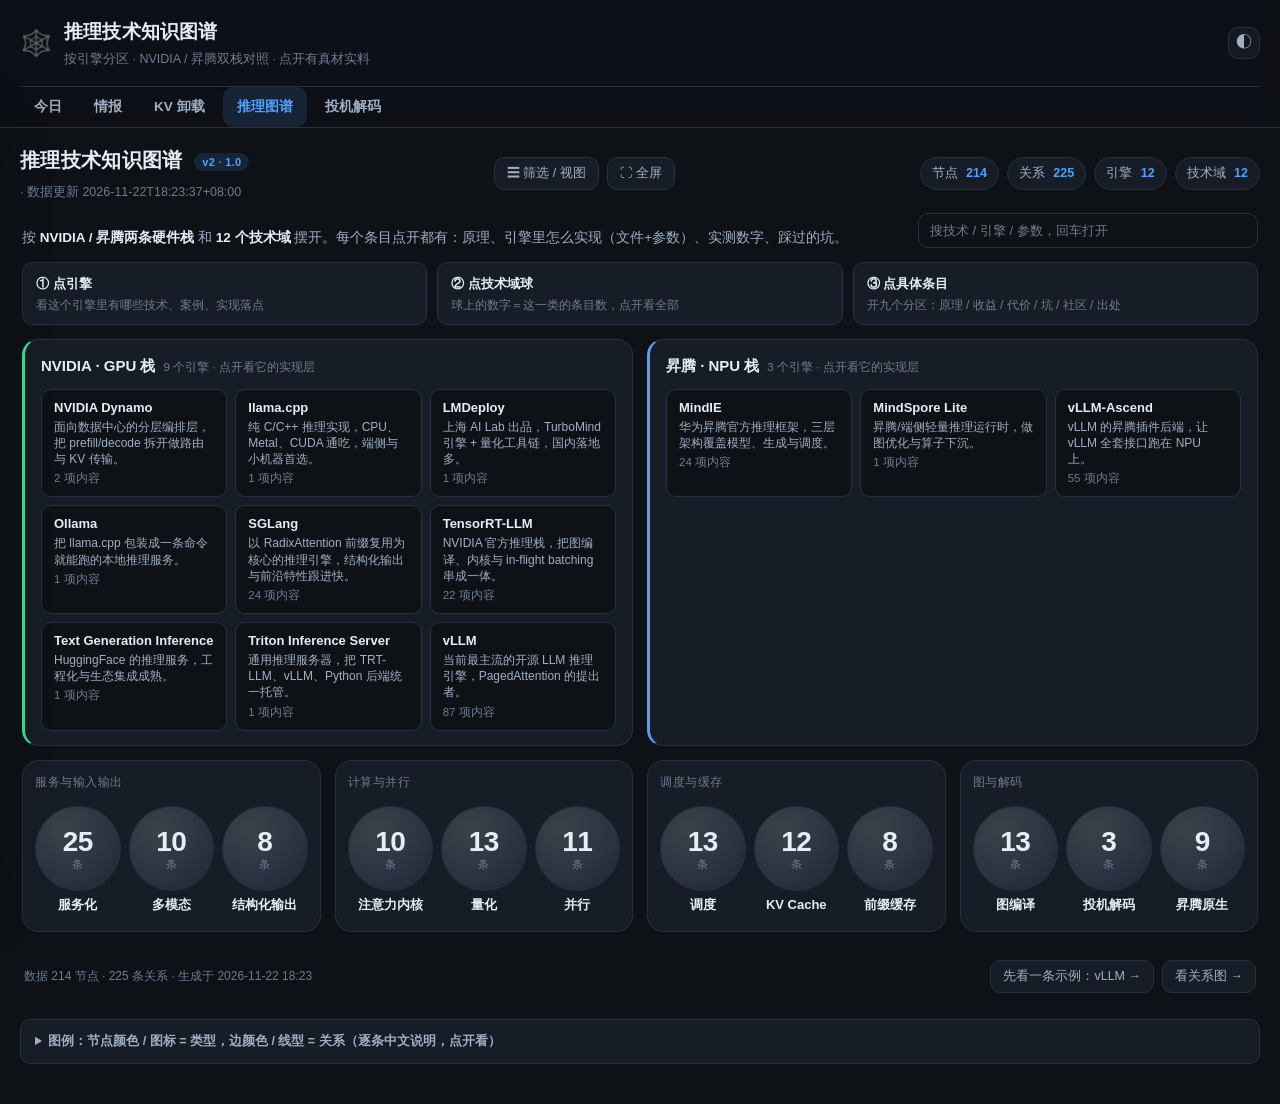
==== commit 2fcffe8a: "graph: v2 landing explains itself (single title, 3-step guide, engine one-liners, sample entry, tigh" ====
--- a/graph.html
+++ b/graph.html
@@ -37,7 +37,7 @@
 <main class="wrap g-app">
   <section class="g-head">
     <div>
-      <h2>推理技术知识图谱 <span class="g-ver" id="gver">v1 · P0 骨架</span></h2>
+      <h2>推理技术知识图谱 <span class="g-ver" id="gver">v2 · 总览地图</span></h2>
       <p class="g-meta" id="gmeta">加载中…</p>
     </div>
     <div class="g-head-actions">
@@ -85,18 +85,25 @@
       <div class="g-map" id="gmap">
         <div class="g-map-top">
           <div class="g-map-title">
-            <h2 id="gmaptitle">推理技术地图</h2>
-            <p id="gmapmeta">12 个推理引擎 · 12 个技术域 · 圈内数字＝该域节点数，点开看全部内容</p>
+            <p id="gmapmeta">按 <b>NVIDIA / 昇腾两条硬件栈</b> 和 <b>12 个技术域</b> 摆开。每个条目点开都有：原理、引擎里怎么实现（文件+参数）、实测数字、踩过的坑。</p>
           </div>
           <div class="g-map-search">
             <input id="gmapsearch" class="g-search" type="search" placeholder="搜技术 / 引擎 / 参数，回车打开" aria-label="搜索图谱节点">
           </div>
         </div>
+        <ol class="g-map-howto">
+          <li><b>① 点引擎</b><span>看这个引擎里有哪些技术、案例、实现落点</span></li>
+          <li><b>② 点技术域球</b><span>球上的数字＝这一类的条目数，点开看全部</span></li>
+          <li><b>③ 点具体条目</b><span>开九个分区：原理 / 收益 / 代价 / 坑 / 社区 / 出处</span></li>
+        </ol>
         <div class="g-map-stacks" id="gmapstacks"></div>
         <div class="g-map-domains" id="gmapdomains"></div>
         <div class="g-map-foot">
           <span id="gmapfoot"></span>
-          <button class="g-toggle" id="gtorelations">看关系图 →</button>
+          <span class="g-map-foot-actions">
+            <button class="g-toggle" id="gdemo">先看一条示例：vLLM →</button>
+            <button class="g-toggle" id="gtorelations">看关系图 →</button>
+          </span>
         </div>
       </div>
 
--- a/assets/graph.css
+++ b/assets/graph.css
@@ -1,4 +1,4 @@
-﻿/* 推理技术知识图谱 v1 · P0 骨架 —— 复用 style.css 主题变量；零 CDN / 零构建 / 零框架 */
+/* 推理技术知识图谱 v1 · P0 骨架 —— 复用 style.css 主题变量；零 CDN / 零构建 / 零框架 */
 
 /* ---------- 页头 ---------- */
 .g-app { padding-top: calc(var(--sp) * 3); padding-bottom: calc(var(--sp) * 5); }
@@ -312,7 +312,7 @@
 .g-engines { flex: 1 1 auto; align-content: start; }
 
 /* map v2.1：填满视口高度，球放大，数字只表示节点数 */
-.g-map { justify-content: center; gap: 24px; min-height: calc(100vh - 208px); }
+.g-map { justify-content: flex-start; gap: 18px; min-height: calc(100vh - 208px); padding-top: 2px; }
 .g-map-domains { flex: 0 0 auto; }
 .g-ball-circle { width: 92px; height: 92px; }
 .g-ball-n { font-size: 26px; letter-spacing: -.5px; }
@@ -335,3 +335,31 @@
   .g-head .tagline { display: none; }
   .g-map-title h2 { font-size: 22px; }
 }
+
+/* map v2.2：首屏第一眼说清「这是什么、我该怎么看」 */
+.g-app { padding-top: calc(var(--sp) * 2); }
+.g-head { margin-bottom: var(--sp); align-items: center; }
+.g-head h2 { font-size: 20px; }
+.g-map-title p b { color: var(--ink); font-weight: 600; }
+.g-map-title { flex: 1 1 420px; }
+.g-map-title p { margin: 0; font-size: 13.5px; color: var(--ink-2); line-height: 1.5; }
+.g-map-howto { list-style: none; display: flex; gap: 10px; margin: 0; padding: 0; flex-wrap: wrap; }
+.g-map-howto li { flex: 1 1 220px; display: flex; flex-direction: column; gap: 3px; padding: 10px 13px; border: 1px solid var(--line); border-radius: 10px; background: var(--card); }
+.g-map-howto b { font-size: 13px; color: var(--ink); }
+.g-map-howto li span { font-size: 12px; color: var(--ink-3); line-height: 1.4; }
+.g-map { gap: 14px; min-height: 0; justify-content: flex-start; }
+.g-map-domains { flex: 0 0 auto; align-items: stretch; }
+.g-dgroup { display: flex; flex-direction: column; justify-content: flex-start; }
+.g-map-foot { margin-top: 12px; }
+.g-map-foot-actions { display: flex; gap: 8px; flex-wrap: wrap; }
+.g-engine { min-height: 0; padding: 10px 12px; justify-content: flex-start; gap: 4px; }
+.g-engine-desc { font-size: 12px; color: var(--ink-2); line-height: 1.35; }
+.g-engine-meta { font-size: 11.5px; }
+.g-ball-unit { font-size: 10.5px; color: var(--ink-3); line-height: 1; margin-top: 1px; }
+@media (max-width: 767px) {
+  .g-map-howto { gap: 6px; }
+  .g-map-howto li { flex: 1 1 30%; padding: 7px 8px; text-align: center; }
+  .g-map-howto li span { display: none; }
+  .g-map-howto b { font-size: 11.5px; }
+  .g-map { min-height: 0; }
+}
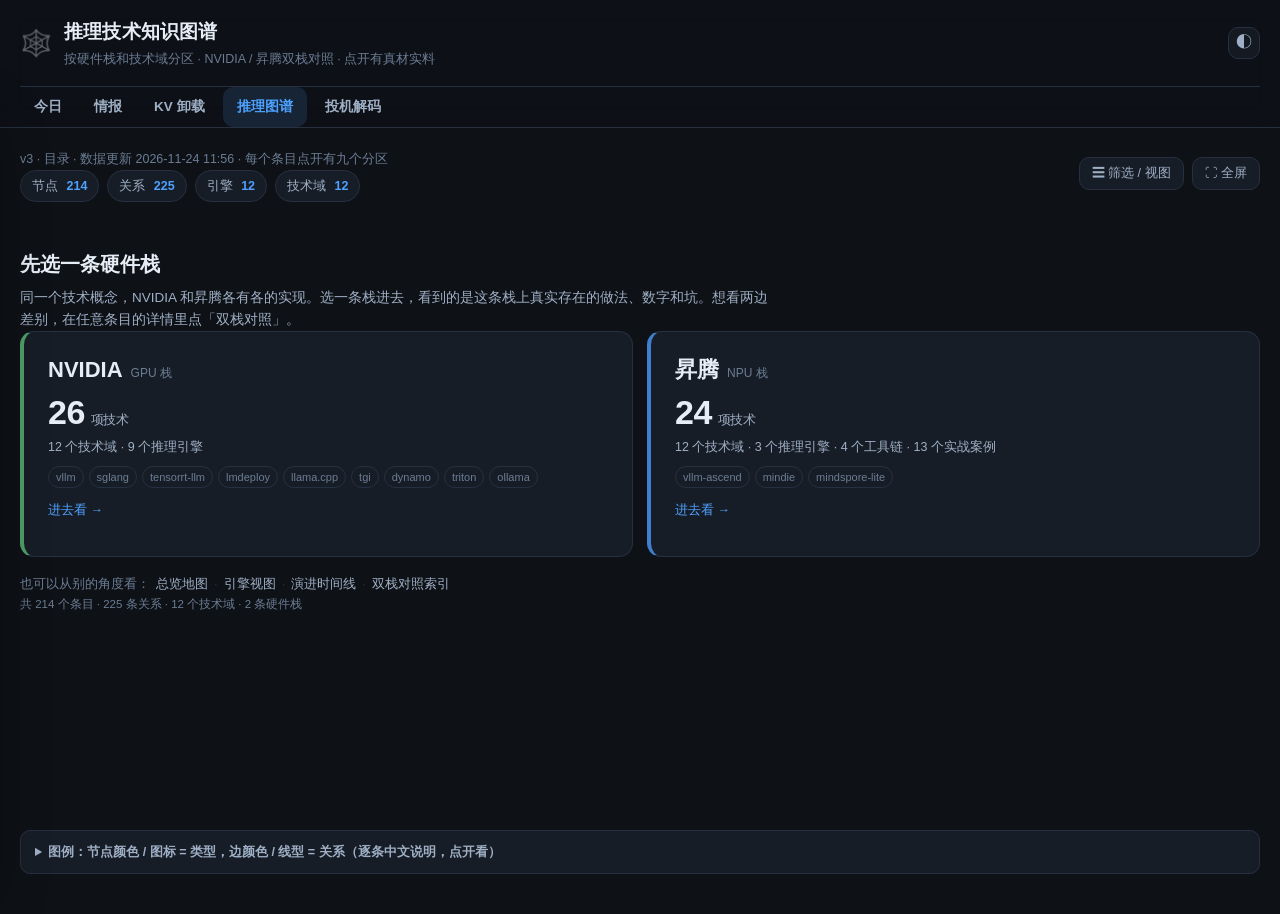
==== commit 61fa757a: "graph: v3 browse path (stack -> 12 domains -> per-stack tech list) + breadcrumb, 9-section detail, d" ====
--- a/graph.html
+++ b/graph.html
@@ -6,7 +6,7 @@
 <title>推理技术知识图谱 · AI 情报站</title>
 <meta name="description" content="大模型推理技术全景图谱：按引擎分区、NVIDIA 与昇腾双栈对照，点开每个节点都有原理、实现、实测与维护信息。">
 <link rel="stylesheet" href="assets/style.css">
-<link rel="stylesheet" href="assets/graph.css">
+<link rel="stylesheet" href="assets/graph.css?v=3">
 <link rel="icon" href="data:image/svg+xml,<svg xmlns='http://www.w3.org/2000/svg' viewBox='0 0 100 100'><text y='.9em' font-size='90'>🕸️</text></svg>">
 </head>
 <body>
@@ -17,7 +17,7 @@
         <span class="logo">🕸️</span>
         <div>
           <h1>推理技术知识图谱</h1>
-          <p class="tagline">按引擎分区 · NVIDIA / 昇腾双栈对照 · 点开有真材实料</p>
+          <p class="tagline">按硬件栈和技术域分区 · NVIDIA / 昇腾双栈对照 · 点开有真材实料</p>
         </div>
       </a>
       <div class="header-actions">
@@ -36,15 +36,14 @@
 
 <main class="wrap g-app">
   <section class="g-head">
-    <div>
-      <h2>推理技术知识图谱 <span class="g-ver" id="gver">v2 · 总览地图</span></h2>
+    <div class="g-head-info">
       <p class="g-meta" id="gmeta">加载中…</p>
+      <div class="g-statline" id="gstatline"></div>
     </div>
     <div class="g-head-actions">
       <button class="g-toggle" id="gside-toggle" aria-expanded="false" aria-controls="gside">☰ 筛选 / 视图</button>
       <button class="g-toggle" id="gfs" title="全屏看图（Esc 退出）">⛶ 全屏</button>
     </div>
-    <div class="g-statline" id="gstatline"></div>
   </section>
 
   <div class="g-grid" id="ggrid">
@@ -82,7 +81,13 @@
 
     <!-- 中央：总览地图（HTML，点击目标大）+ 关系图（SVG，按需进入） -->
     <section class="g-main" aria-label="图谱画布">
-      <div class="g-map" id="gmap">
+      <!-- v3 主浏览路径：两条硬件栈 → 12 个技术域 → 本栈技术 / 案例。引擎只在域里以“实现者”出现。 -->
+      <div class="g-browse" id="gbrowse">
+        <div class="g-crumb" id="gbcrumb"></div>
+        <div class="g-browse-body" id="gbrowsebody"></div>
+      </div>
+
+      <div class="g-map" id="gmap" hidden>
         <div class="g-map-top">
           <div class="g-map-title">
             <p id="gmapmeta">按 <b>NVIDIA / 昇腾两条硬件栈</b> 和 <b>12 个技术域</b> 摆开。每个条目点开都有：原理、引擎里怎么实现（文件+参数）、实测数字、踩过的坑。</p>
@@ -136,7 +141,7 @@
   </div>
 </main>
 
-<script src="assets/graph.js"></script>
+<script src="assets/graph.js?v=3"></script>
 <script src="assets/ui.js"></script>
 </body>
 </html>
--- a/assets/graph.css
+++ b/assets/graph.css
@@ -363,3 +363,101 @@
   .g-map-howto b { font-size: 11.5px; }
   .g-map { min-height: 0; }
 }
+
+/* ================= v3 目录：栈 → 技术域 → 本栈技术 / 案例 ================= */
+.g-browse { display: flex; flex-direction: column; gap: 14px; padding: 4px 0 8px; }
+.g-browse[hidden] { display: none; }
+.g-crumb { font-size: 13px; color: var(--ink-2); min-height: 20px; display: flex; align-items: center; gap: 6px; flex-wrap: wrap; }
+.g-crumb i { color: var(--ink-3); font-style: normal; }
+.g-crumb b { color: var(--ink); }
+.g-v3-crumb-a { color: var(--accent); text-decoration: none; }
+.g-v3-crumb-a:hover { text-decoration: underline; }
+
+.g-v3-lede h3 { margin: 0 0 6px; font-size: 20px; }
+.g-v3-lede p { margin: 0; font-size: 13.5px; color: var(--ink-2); line-height: 1.6; max-width: 760px; }
+
+/* 一级：两张栈卡 */
+.g-v3-stacks { display: grid; grid-template-columns: 1fr 1fr; gap: 14px; }
+.g-v3-stack {
+  position: relative; display: flex; flex-direction: column; gap: 6px; text-align: left;
+  padding: 20px 22px 18px 24px; border-radius: 14px; border: 1px solid var(--line);
+  background: var(--card); cursor: pointer; color: inherit; font: inherit;
+  border-left-width: 4px; transition: border-color .15s, transform .15s; min-height: 226px;
+}
+.g-v3-stack:hover { border-color: var(--accent); transform: translateY(-1px); }
+.g-v3-stack.nvidia { border-left-color: #4f9e6a; }
+.g-v3-stack.ascend { border-left-color: #3f7fd0; }
+.g-v3-stack-head { display: flex; align-items: baseline; gap: 8px; }
+.g-v3-stack-head b { font-size: 22px; }
+.g-v3-stack-head i { font-style: normal; font-size: 12px; color: var(--ink-3); }
+.g-v3-stack-num { font-size: 34px; font-weight: 800; line-height: 1.1; letter-spacing: -.5px; }
+.g-v3-stack-num em { font-size: 13px; font-weight: 500; color: var(--ink-2); margin-left: 6px; font-style: normal; }
+.g-v3-stack-meta { font-size: 12.5px; color: var(--ink-2); }
+.g-v3-stack-eng { display: flex; flex-wrap: wrap; gap: 5px; margin-top: 2px; }
+.g-v3-stack-eng i { font-style: normal; font-size: 11px; color: var(--ink-3); border: 1px solid var(--line); border-radius: 999px; padding: 1px 7px; }
+.g-v3-stack-go { margin-top: 6px; font-size: 12.5px; color: var(--accent); }
+
+/* 二级：12 个技术域 */
+.g-v3-dgrid { display: grid; grid-template-columns: repeat(4, minmax(0, 1fr)); gap: 10px; }
+.g-v3-dcard {
+  display: flex; flex-direction: column; gap: 4px; text-align: left; min-height: 92px;
+  padding: 12px 13px; border-radius: 12px; border: 1px solid var(--line); background: var(--card);
+  cursor: pointer; color: inherit; font: inherit; transition: border-color .15s, transform .15s;
+}
+.g-v3-dcard:hover { border-color: var(--accent); transform: translateY(-1px); }
+.g-v3-dcard-name { font-size: 14px; font-weight: 700; }
+.g-v3-dcard-num { font-size: 24px; font-weight: 800; line-height: 1.1; }
+.g-v3-dcard-num em { font-size: 11.5px; font-weight: 500; color: var(--ink-2); margin-left: 4px; font-style: normal; }
+.g-v3-dcard-meta { font-size: 11px; color: var(--ink-3); }
+.g-v3-dcard-warn { font-size: 11px; color: var(--amber, #b8860b); margin-top: auto; }
+
+/* 三级：技术列表 */
+.g-v3-list, .g-v3-cases ul, .g-v3-miss ul { list-style: none; margin: 0; padding: 0; }
+.g-v3-list { display: flex; flex-direction: column; gap: 6px; }
+.g-v3-rowbtn {
+  display: grid; grid-template-columns: minmax(0, 1fr) auto auto; gap: 12px; align-items: center;
+  width: 100%; text-align: left; padding: 11px 14px; border-radius: 10px; border: 1px solid var(--line);
+  background: var(--card); cursor: pointer; color: inherit; font: inherit;
+}
+.g-v3-rowbtn:hover { border-color: var(--accent); }
+.g-v3-rowname { font-size: 14px; font-weight: 600; overflow: hidden; text-overflow: ellipsis; }
+.g-v3-roweng { display: flex; gap: 5px; flex-wrap: wrap; justify-content: flex-end; }
+.g-v3-roweng i { font-style: normal; font-size: 10.5px; color: var(--ink-2); border: 1px solid var(--line); border-radius: 999px; padding: 1px 7px; white-space: nowrap; }
+.g-v3-rownum { font-size: 11.5px; color: var(--ink-3); white-space: nowrap; }
+.g-v3-cases, .g-v3-miss { margin-top: 14px; }
+.g-v3-cases h4 { margin: 0 0 6px; font-size: 13px; color: var(--ink-2); }
+.g-v3-cases ul { display: flex; flex-direction: column; gap: 6px; }
+.g-v3-miss { border: 1px dashed var(--line); border-radius: 10px; padding: 10px 14px; }
+.g-v3-miss b { font-size: 12.5px; color: var(--ink-2); }
+.g-v3-miss ul { display: flex; flex-wrap: wrap; gap: 4px 14px; margin-top: 6px; }
+.g-v3-link { background: none; border: 0; padding: 0; color: var(--accent); font: inherit; font-size: 12.5px; cursor: pointer; }
+.g-v3-link:hover { text-decoration: underline; }
+.g-v3-empty { font-size: 13px; color: var(--ink-3); }
+.g-v3-back { margin-top: 16px; font-size: 13px; }
+.g-v3-foot { font-size: 11.5px; color: var(--ink-3); }
+@media (max-width: 1100px) { .g-v3-dgrid { grid-template-columns: repeat(3, minmax(0, 1fr)); } }
+@media (max-width: 767px) {
+  .g-v3-stacks { grid-template-columns: 1fr; }
+  .g-v3-dgrid { grid-template-columns: repeat(2, minmax(0, 1fr)); }
+  .g-v3-dcard { min-height: 84px; padding: 10px 11px; }
+  .g-v3-dcard-name { font-size: 13px; }
+  .g-v3-stack { padding: 14px 14px 12px 16px; }
+  .g-v3-stack-num { font-size: 28px; }
+  .g-v3-rowbtn { grid-template-columns: minmax(0, 1fr); gap: 5px; padding: 10px 12px; }
+  .g-v3-roweng { justify-content: flex-start; }
+  .g-v3-lede h3 { font-size: 18px; }
+}
+
+.g-v3-alt { display: flex; flex-wrap: wrap; align-items: center; gap: 6px; margin-top: 16px; font-size: 13px; color: var(--ink-3); }
+.g-v3-alt a { color: var(--ink-2); text-decoration: none; border-bottom: 1px dashed transparent; }
+.g-v3-alt a:hover { color: var(--ink); border-bottom-color: var(--line); }
+.g-v3-alt i { font-style: normal; color: var(--line); }
+
+.g-main { min-height: calc(100vh - 236px); }
+.g-browse { flex: 1 1 auto; }
+.g-browse-body { display: flex; flex-direction: column; flex: 1 1 auto; }
+
+@media (max-width: 767px) {
+  .g-head .brand .tagline { display: none; }
+  .g-head .brand h1 { font-size: 17px; }
+}
